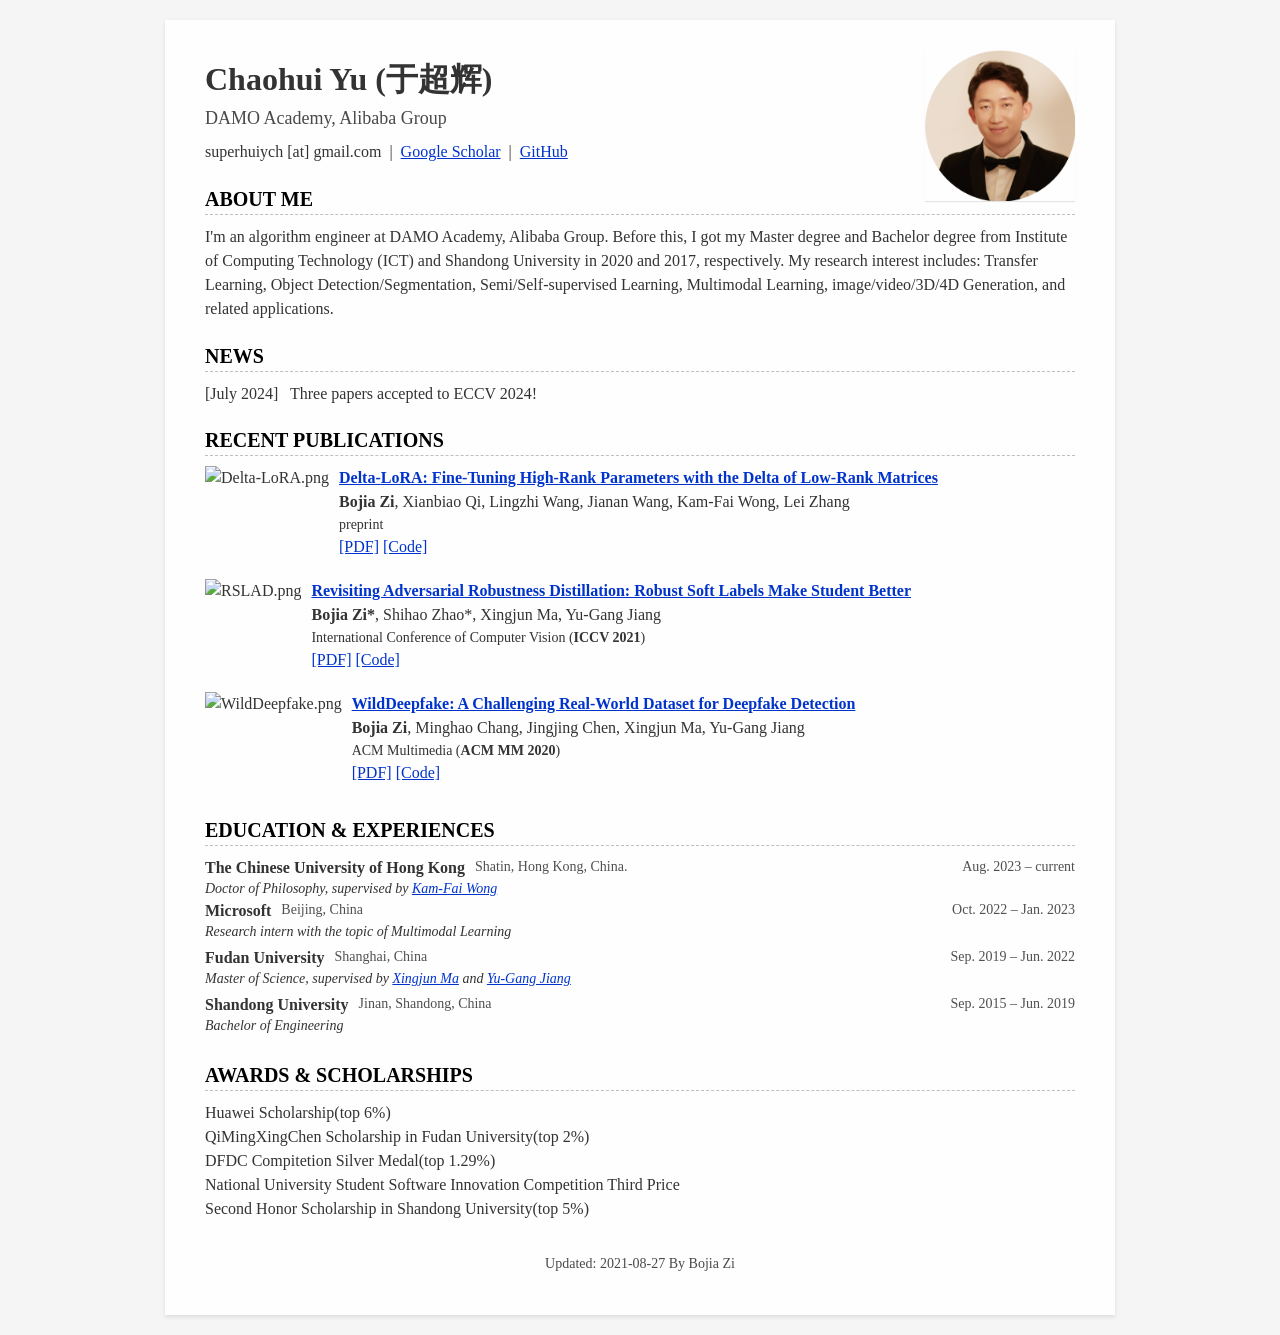
==== index_new.html @ 35e19be4 "update." ====
<!DOCTYPE html>
<html lang="en"><head><meta http-equiv="Content-Type" content="text/html; charset=UTF-8">
        
<meta http-equiv="X-UA-Compatible" content="IE=edge">
<meta name="viewport" content="width=device-width, initial-scale=1.0">
<meta name="description" content="Chaohui Yu - Homepage">


<title>Chaohui Yu - Homepage</title>


<link rel="stylesheet" href="./assets/bootstrap.min.css">
<link rel="stylesheet" href="./assets/all.min.css">
<link rel="stylesheet" href="./assets/academicons.min.css">
<link rel="stylesheet" href="./assets/charts.min.css">
<link id="theme-style" rel="stylesheet" href="./assets/main.css">

<link rel="icon" type="image/png" href="./images/me_20.png">





<!-- <script type="module" src="/assets/js/background_box.js"></script> -->
<script type="module" src="./assets/background_star.js"></script>

    <style type="text/css">.dg ul{list-style:none;margin:0;padding:0;width:100%;clear:both}.dg.ac{position:fixed;top:0;left:0;right:0;height:0;z-index:0}.dg:not(.ac) .main{overflow:hidden}.dg.main{-webkit-transition:opacity .1s linear;-o-transition:opacity .1s linear;-moz-transition:opacity .1s linear;transition:opacity .1s linear}.dg.main.taller-than-window{overflow-y:auto}.dg.main.taller-than-window .close-button{opacity:1;margin-top:-1px;border-top:1px solid #2c2c2c}.dg.main ul.closed .close-button{opacity:1 !important}.dg.main:hover .close-button,.dg.main .close-button.drag{opacity:1}.dg.main .close-button{-webkit-transition:opacity .1s linear;-o-transition:opacity .1s linear;-moz-transition:opacity .1s linear;transition:opacity .1s linear;border:0;line-height:19px;height:20px;cursor:pointer;text-align:center;background-color:#000}.dg.main .close-button.close-top{position:relative}.dg.main .close-button.close-bottom{position:absolute}.dg.main .close-button:hover{background-color:#111}.dg.a{float:right;margin-right:15px;overflow-y:visible}.dg.a.has-save>ul.close-top{margin-top:0}.dg.a.has-save>ul.close-bottom{margin-top:27px}.dg.a.has-save>ul.closed{margin-top:0}.dg.a .save-row{top:0;z-index:1002}.dg.a .save-row.close-top{position:relative}.dg.a .save-row.close-bottom{position:fixed}.dg li{-webkit-transition:height .1s ease-out;-o-transition:height .1s ease-out;-moz-transition:height .1s ease-out;transition:height .1s ease-out;-webkit-transition:overflow .1s linear;-o-transition:overflow .1s linear;-moz-transition:overflow .1s linear;transition:overflow .1s linear}.dg li:not(.folder){cursor:auto;height:27px;line-height:27px;padding:0 4px 0 5px}.dg li.folder{padding:0;border-left:4px solid rgba(0,0,0,0)}.dg li.title{cursor:pointer;margin-left:-4px}.dg .closed li:not(.title),.dg .closed ul li,.dg .closed ul li>*{height:0;overflow:hidden;border:0}.dg .cr{clear:both;padding-left:3px;height:27px;overflow:hidden}.dg .property-name{cursor:default;float:left;clear:left;width:40%;overflow:hidden;text-overflow:ellipsis}.dg .c{float:left;width:60%;position:relative}.dg .c input[type=text]{border:0;margin-top:4px;padding:3px;width:100%;float:right}.dg .has-slider input[type=text]{width:30%;margin-left:0}.dg .slider{float:left;width:66%;margin-left:-5px;margin-right:0;height:19px;margin-top:4px}.dg .slider-fg{height:100%}.dg .c input[type=checkbox]{margin-top:7px}.dg .c select{margin-top:5px}.dg .cr.function,.dg .cr.function .property-name,.dg .cr.function *,.dg .cr.boolean,.dg .cr.boolean *{cursor:pointer}.dg .cr.color{overflow:visible}.dg .selector{display:none;position:absolute;margin-left:-9px;margin-top:23px;z-index:10}.dg .c:hover .selector,.dg .selector.drag{display:block}.dg li.save-row{padding:0}.dg li.save-row .button{display:inline-block;padding:0px 6px}.dg.dialogue{background-color:#222;width:460px;padding:15px;font-size:13px;line-height:15px}#dg-new-constructor{padding:10px;color:#222;font-family:Monaco, monospace;font-size:10px;border:0;resize:none;box-shadow:inset 1px 1px 1px #888;word-wrap:break-word;margin:12px 0;display:block;width:440px;overflow-y:scroll;height:100px;position:relative}#dg-local-explain{display:none;font-size:11px;line-height:17px;border-radius:3px;background-color:#333;padding:8px;margin-top:10px}#dg-local-explain code{font-size:10px}#dat-gui-save-locally{display:none}.dg{color:#eee;font:11px 'Lucida Grande', sans-serif;text-shadow:0 -1px 0 #111}.dg.main::-webkit-scrollbar{width:5px;background:#1a1a1a}.dg.main::-webkit-scrollbar-corner{height:0;display:none}.dg.main::-webkit-scrollbar-thumb{border-radius:5px;background:#676767}.dg li:not(.folder){background:#1a1a1a;border-bottom:1px solid #2c2c2c}.dg li.save-row{line-height:25px;background:#dad5cb;border:0}.dg li.save-row select{margin-left:5px;width:108px}.dg li.save-row .button{margin-left:5px;margin-top:1px;border-radius:2px;font-size:9px;line-height:7px;padding:4px 4px 5px 4px;background:#c5bdad;color:#fff;text-shadow:0 1px 0 #b0a58f;box-shadow:0 -1px 0 #b0a58f;cursor:pointer}.dg li.save-row .button.gears{background:#c5bdad url([data-uri]) 2px 1px no-repeat;height:7px;width:8px}.dg li.save-row .button:hover{background-color:#bab19e;box-shadow:0 -1px 0 #b0a58f}.dg li.folder{border-bottom:0}.dg li.title{padding-left:16px;background:#000 url([data-uri]) 6px 10px no-repeat;cursor:pointer;border-bottom:1px solid rgba(255,255,255,0.2)}.dg .closed li.title{background-image:url([data-uri])}.dg .cr.boolean{border-left:3px solid #806787}.dg .cr.color{border-left:3px solid}.dg .cr.function{border-left:3px solid #e61d5f}.dg .cr.number{border-left:3px solid #2FA1D6}.dg .cr.number input[type=text]{color:#2FA1D6}.dg .cr.string{border-left:3px solid #1ed36f}.dg .cr.string input[type=text]{color:#1ed36f}.dg .cr.function:hover,.dg .cr.boolean:hover{background:#111}.dg .c input[type=text]{background:#303030;outline:none}.dg .c input[type=text]:hover{background:#3c3c3c}.dg .c input[type=text]:focus{background:#494949;color:#fff}.dg .c .slider{background:#303030;cursor:ew-resize}.dg .c .slider-fg{background:#2FA1D6;max-width:100%}.dg .c .slider:hover{background:#3c3c3c}.dg .c .slider:hover .slider-fg{background:#44abda}
</style><style type="text/css">.dg ul{list-style:none;margin:0;padding:0;width:100%;clear:both}.dg.ac{position:fixed;top:0;left:0;right:0;height:0;z-index:0}.dg:not(.ac) .main{overflow:hidden}.dg.main{-webkit-transition:opacity .1s linear;-o-transition:opacity .1s linear;-moz-transition:opacity .1s linear;transition:opacity .1s linear}.dg.main.taller-than-window{overflow-y:auto}.dg.main.taller-than-window .close-button{opacity:1;margin-top:-1px;border-top:1px solid #2c2c2c}.dg.main ul.closed .close-button{opacity:1 !important}.dg.main:hover .close-button,.dg.main .close-button.drag{opacity:1}.dg.main .close-button{-webkit-transition:opacity .1s linear;-o-transition:opacity .1s linear;-moz-transition:opacity .1s linear;transition:opacity .1s linear;border:0;line-height:19px;height:20px;cursor:pointer;text-align:center;background-color:#000}.dg.main .close-button.close-top{position:relative}.dg.main .close-button.close-bottom{position:absolute}.dg.main .close-button:hover{background-color:#111}.dg.a{float:right;margin-right:15px;overflow-y:visible}.dg.a.has-save>ul.close-top{margin-top:0}.dg.a.has-save>ul.close-bottom{margin-top:27px}.dg.a.has-save>ul.closed{margin-top:0}.dg.a .save-row{top:0;z-index:1002}.dg.a .save-row.close-top{position:relative}.dg.a .save-row.close-bottom{position:fixed}.dg li{-webkit-transition:height .1s ease-out;-o-transition:height .1s ease-out;-moz-transition:height .1s ease-out;transition:height .1s ease-out;-webkit-transition:overflow .1s linear;-o-transition:overflow .1s linear;-moz-transition:overflow .1s linear;transition:overflow .1s linear}.dg li:not(.folder){cursor:auto;height:27px;line-height:27px;padding:0 4px 0 5px}.dg li.folder{padding:0;border-left:4px solid rgba(0,0,0,0)}.dg li.title{cursor:pointer;margin-left:-4px}.dg .closed li:not(.title),.dg .closed ul li,.dg .closed ul li>*{height:0;overflow:hidden;border:0}.dg .cr{clear:both;padding-left:3px;height:27px;overflow:hidden}.dg .property-name{cursor:default;float:left;clear:left;width:40%;overflow:hidden;text-overflow:ellipsis}.dg .c{float:left;width:60%;position:relative}.dg .c input[type=text]{border:0;margin-top:4px;padding:3px;width:100%;float:right}.dg .has-slider input[type=text]{width:30%;margin-left:0}.dg .slider{float:left;width:66%;margin-left:-5px;margin-right:0;height:19px;margin-top:4px}.dg .slider-fg{height:100%}.dg .c input[type=checkbox]{margin-top:7px}.dg .c select{margin-top:5px}.dg .cr.function,.dg .cr.function .property-name,.dg .cr.function *,.dg .cr.boolean,.dg .cr.boolean *{cursor:pointer}.dg .cr.color{overflow:visible}.dg .selector{display:none;position:absolute;margin-left:-9px;margin-top:23px;z-index:10}.dg .c:hover .selector,.dg .selector.drag{display:block}.dg li.save-row{padding:0}.dg li.save-row .button{display:inline-block;padding:0px 6px}.dg.dialogue{background-color:#222;width:460px;padding:15px;font-size:13px;line-height:15px}#dg-new-constructor{padding:10px;color:#222;font-family:Monaco, monospace;font-size:10px;border:0;resize:none;box-shadow:inset 1px 1px 1px #888;word-wrap:break-word;margin:12px 0;display:block;width:440px;overflow-y:scroll;height:100px;position:relative}#dg-local-explain{display:none;font-size:11px;line-height:17px;border-radius:3px;background-color:#333;padding:8px;margin-top:10px}#dg-local-explain code{font-size:10px}#dat-gui-save-locally{display:none}.dg{color:#eee;font:11px 'Lucida Grande', sans-serif;text-shadow:0 -1px 0 #111}.dg.main::-webkit-scrollbar{width:5px;background:#1a1a1a}.dg.main::-webkit-scrollbar-corner{height:0;display:none}.dg.main::-webkit-scrollbar-thumb{border-radius:5px;background:#676767}.dg li:not(.folder){background:#1a1a1a;border-bottom:1px solid #2c2c2c}.dg li.save-row{line-height:25px;background:#dad5cb;border:0}.dg li.save-row select{margin-left:5px;width:108px}.dg li.save-row .button{margin-left:5px;margin-top:1px;border-radius:2px;font-size:9px;line-height:7px;padding:4px 4px 5px 4px;background:#c5bdad;color:#fff;text-shadow:0 1px 0 #b0a58f;box-shadow:0 -1px 0 #b0a58f;cursor:pointer}.dg li.save-row .button.gears{background:#c5bdad url([data-uri]) 2px 1px no-repeat;height:7px;width:8px}.dg li.save-row .button:hover{background-color:#bab19e;box-shadow:0 -1px 0 #b0a58f}.dg li.folder{border-bottom:0}.dg li.title{padding-left:16px;background:#000 url([data-uri]) 6px 10px no-repeat;cursor:pointer;border-bottom:1px solid rgba(255,255,255,0.2)}.dg .closed li.title{background-image:url([data-uri])}.dg .cr.boolean{border-left:3px solid #806787}.dg .cr.color{border-left:3px solid}.dg .cr.function{border-left:3px solid #e61d5f}.dg .cr.number{border-left:3px solid #2FA1D6}.dg .cr.number input[type=text]{color:#2FA1D6}.dg .cr.string{border-left:3px solid #1ed36f}.dg .cr.string input[type=text]{color:#1ed36f}.dg .cr.function:hover,.dg .cr.boolean:hover{background:#111}.dg .c input[type=text]{background:#303030;outline:none}.dg .c input[type=text]:hover{background:#3c3c3c}.dg .c input[type=text]:focus{background:#494949;color:#fff}.dg .c .slider{background:#303030;cursor:ew-resize}.dg .c .slider-fg{background:#2FA1D6;max-width:100%}.dg .c .slider:hover{background:#3c3c3c}.dg .c .slider:hover .slider-fg{background:#44abda}
</style><style>.crx_bdwk_down_wrap {
    top: 70%;
    left: 0;
    position: fixed;
    z-index: 99999999;
    color: #fff;
    user-select: none;
}

    .crx_bdwk_down_wrap .crx_bdwk_down_loading {
        background-color: #666;
        cursor: wait;
        width: 126px;
        text-align: center;
        padding: 16px 0;
    }

    .crx_bdwk_down_wrap .crx_bdwk_down_loading p {
            font-size: 14px;
        }

    .crx_bdwk_down_wrap .crx_bdwk_down_loading small {
            font-size: 10px;
        }

    .crx_bdwk_down_wrap .crx_bdwk_down_btn {
        width: 126px;
        height: 60px;
        display: flex;
        align-items: center;
        justify-content: center;
        cursor: pointer;
        font-size: 14px;
        background-color: #dd5a57;
        position: relative;
    }

    .crx_bdwk_down_wrap .crx_bdwk_down_types {
        display: flex;
        text-align: center;
        align-items: center;
        background-color: #666;
        font-size: 12px;
    }

    .crx_bdwk_down_wrap .crx_bdwk_down_types div {
            position: relative;
        }

    .crx_bdwk_down_wrap .crx_bdwk_down_types div:after {
                content: ' ';
                height: 12px;
                width: 1px;
                background-color: #eee;
                position: absolute;
                top: 10px;
                right: 0;
                transform: scaleX(0.5);
            }

    .crx_bdwk_down_wrap .crx_bdwk_down_types div:last-child:after {
                    display: none;
                }

    .crx_bdwk_down_wrap .crx_bdwk_down_types_check {
            flex: 1;
            color: #dd5a57;
            padding: 8px;
            cursor: pointer;
            font-weight: bold;
        }

    .crx_bdwk_down_wrap .crx_bdwk_down_types_uncheck {
            flex: 1;
            padding: 8px;
            cursor: pointer;
            color: #fff;
            font-weight: lighter;
        }
</style></head>

    <body>
        



<!-- <canvas id="bg"></canvas> -->

<div class="wrapper">

    
<section class="section intro-section">

    
    <div class="avatar-container">
        <img class="avatar" src="./images/me_20.png" alt="avatar">
    </div>
    <div class="intro-container">
        <div class="header">
            <h2 class="name">Chaohui Yu (于超辉)</h2>
            <h3 class="title">DAMO Academy, Alibaba Group</h3>
        </div>
        <div class="contact">
            
<ul class="list-unstyled contact-list">
    <li class="email">
        superhuiych [at] gmail.com
    </li>
    <li class="google-scholar">
        <a class="link" href="https://scholar.google.com/citations?hl=en&user=b1Q-k20AAAAJ" target="_blank">Google Scholar</a>
    </li>
    <li class="github">
        <a class="link" href="https://github.com/Richardych" target="_blank">GitHub</a>
    </li>
    <!-- <li class="CV">
        <a class="link" href="CV_Bojia_Zi.pdf" target="_blank">CV</a>
    </li> -->
</ul>
        </div>
    </div>

</section>
<section class="section profile-section">
    <div class="section-title">
        About Me
    </div>
    <div class="details">
    <p>I'm an algorithm engineer at DAMO Academy, Alibaba Group. Before this, I got my Master degree and Bachelor degree from Institute of Computing Technology (ICT) and Shandong University in 2020 and 2017, respectively. My research interest includes: Transfer Learning, Object Detection/Segmentation, Semi/Self-supervised Learning, Multimodal Learning, image/video/3D/4D Generation, and related applications.</p>
    </div>
<!-- <div class="details">
    <p>If you have sufficient GPU resources, feel free to contact me. I would like to collaborate with you to study some research topics.</p>
</div> -->
</section>


    

<section class="section news-section">
    <div class="section-title">
        News
    </div>
    <div class="item">
        <div class="upper-row">
            <div class="time">[July 2024] </div>
            <div class="cont">
                <p>Three papers accepted to ECCV 2024!</p>
            </div>
        </div>
    </div>
    <!-- <div class="item">
        <div class="upper-row">
            <div class="time">[Jun. 2021] </div>
            <div class="cont">
                <p>One paper accepted to ICCV2021!</p>
            </div>
        </div>
    </div> -->
</section>



<section class="section publications-section">

    <div class="section-title">
        Recent Publications
    </div>

    <div class="publication-container">
        <div class="teaser-container">
            <img class="teaser" src="./Bojia Zi Home Files/Delta-LoRA.png" alt="Delta-LoRA.png">
        </div>
        <div class="info-container">
                <p class="title">
                    <a class="title_link" href="https://arxiv.org/abs/2309.02411" target="_blank">Delta-LoRA: Fine-Tuning High-Rank Parameters with the Delta of Low-Rank Matrices</a>
                </p>
                    <div class="authors"><p><strong>Bojia Zi</strong>, Xianbiao Qi, Lingzhi Wang, Jianan Wang, Kam-Fai Wong, Lei Zhang</p></div>
                    <div class="conference"><p>preprint</p></div>
                <a class="url" href="https://arxiv.org/abs/2309.02411" target="_blank">[PDF]</a>
                <a class="url" href="https://github.com/zibojia" target="_blank">[Code]</a>
        </div>
    </div>
    <div class="publication-container">
        <div class="teaser-container">
            <img class="teaser" src="./Bojia Zi Home Files/RSLAD.png" alt="RSLAD.png">
        </div>
        <div class="info-container">
                <p class="title">
                    <a class="title_link" href="https://arxiv.org/pdf/2108.07969" target="_blank">Revisiting Adversarial Robustness Distillation: Robust Soft Labels Make Student Better</a>
                </p>
                    <div class="authors"><p><strong>Bojia Zi*</strong>, Shihao Zhao*, Xingjun Ma, Yu-Gang Jiang</p></div>
                    <div class="conference"><p>International Conference of Computer Vision (<strong>ICCV 2021</strong>)</p></div>
                <a class="url" href="https://arxiv.org/pdf/2108.07969" target="_blank">[PDF]</a>
                <a class="url" href="https://github.com/zibojia/RSLAD" target="_blank">[Code]</a>
        </div>
    </div>
    <div class="publication-container">
        <div class="teaser-container">
            <img class="teaser" src="./Bojia Zi Home Files/WildDeepfake.png" alt="WildDeepfake.png">
        </div>
        <div class="info-container">
                <p class="title">
                        <a class="title_link" href="https://arxiv.org/pdf/2101.01456" target="_blank">WildDeepfake: A Challenging Real-World Dataset for Deepfake Detection</a></p>
                    <div class="authors"><p><strong>Bojia Zi</strong>, Minghao Chang, Jingjing Chen, Xingjun Ma, Yu-Gang Jiang</p></p></div>
                    <div class="conference"><p>ACM Multimedia (<strong>ACM MM 2020</strong>)</p></div>
                <a class="url" href="https://arxiv.org/pdf/2101.01456" target="_blank">[PDF]</a>
                <a class="url" href="https://github.com/deepfakeinthewild/deepfake-in-the-wild" target="_blank">[Code]</a>
        </div>
    </div>
</section>




<section class="section experiences-section">
    <div class="section-title">
        Education &amp; Experiences
    </div>
    
    <div class="item">


    
    <div class="upper-row">
            <div class="company">
                The Chinese University of Hong Kong
            </div>
            <div class="location">Shatin, Hong Kong, China.</div>
            <div class="time">Aug. 2023 – current </div>
    </div>


     <div class="below-row">
            <div class="role">Doctor of Philosophy, supervised by <a href="https://scholar.google.com/citations?user=fyMni2cAAAAJ" target="_blank">Kam-Fai Wong</a>
     </div>
    <div class="item">
            
    <div class="upper-row">
            <div class="company">
                Microsoft
            </div>
            <div class="location">Beijing, China</div>
            <div class="time">Oct. 2022 – Jan. 2023 </div>
    </div>


     <div class="below-row">
            <div class="role">Research intern with the topic of Multimodal Learning</div>
     </div>
    <div class="item">

     <div class="upper-row">
            <div class="company">
                Fudan University
                
            </div>
            <div class="location">Shanghai, China</div>
            <div class="time">Sep. 2019 – Jun. 2022 </div>
        </div>


        <div class="below-row">
            <div class="role">Master of Science, supervised by <a href="https://scholar.google.com/citations?user=XQViiyYAAAAJ" target="_blank">Xingjun Ma</a>
            and <a href="https://scholar.google.com/citations?hl=zh-CN&user=f3_FP8AAAAAJ" target="_blank">Yu-Gang Jiang</a></div>
        </div>
 
    <div class="item">
        <div class="upper-row">
            <div class="company">
                Shandong University
            </div>
            <div class="location">Jinan, Shandong, China</div>
            <div class="time">Sep. 2015 – Jun. 2019</div>
        </div>
        <div class="below-row">
            <div class="role">Bachelor of Engineering</div>
        </div>
    </div>
</section>
<section class="section awards-section">
    <div class="section-title">
        Awards &amp; Scholarships
    </div>
    <div class="item">
       Huawei Scholarship(top 6%)
    </div>
    <div class="item">
       QiMingXingChen Scholarship in Fudan University(top 2%)
    </div>
    <div class="item">
    DFDC Compitetion Silver Medal(top 1.29%)
    </div>
    <div class="item">
    National University Student Software Innovation Competition Third Price
    </div>
    <div class="item">
    Second Honor Scholarship in Shandong University(top 5%)
    </div>
       
</section>
    <script type="text/javascript" id="clustrmaps" src="//clustrmaps.com/map_v2.js?d=AW0oDLTPrqCGyPuV2yp-JdjG1VyRzT_9rBHsvn9ExF0&cl=ffffff&w=200"></script>
</section>
<footer class="footer">
    <div class="text-center">
        <small id="copyright">
            Updated: 2021-08-27
        By Bojia Zi
        </small>
    </div>
</footer>
</body></html>
---- assets/academicons.min.css ----
.ai-ul,.fa-ul{list-style-type:none}.ai-li,.fa-li{top:.14285714em;text-align:center}.ai-fw,.ai-li,.fa-fw,.fa-li{text-align:center}.ai.fa-pull-left,.fa.fa-pull-left{margin-right:.3em}@font-face{font-family:Academicons;src:url(../fonts/academicons.eot?v=1.8.6);src:url(../fonts/academicons.eot?v=1.8.6) format('embedded-opentype'),url(../fonts/academicons.ttf?v=1.8.6) format('truetype'),url(../fonts/academicons.woff?v=1.8.6) format('woff'),url(../fonts/academicons.svg?v=1.8.6#academicons) format('svg');font-weight:400;font-style:normal}.ai{display:inline-block;font:normal normal normal 14px/1 Academicons;font-size:inherit;text-rendering:auto;-webkit-font-smoothing:antialiased;-moz-osx-font-smoothing:grayscale}.ai-lg,.fa-lg{line-height:.75em;vertical-align:-15%}.ai-academia:before{content:"\e9af"}.ai-academia-square:before{content:"\e93d"}.ai-acclaim:before{content:"\e92e"}.ai-acclaim-square:before{content:"\e93a"}.ai-acm:before{content:"\e93c"}.ai-acm-square:before{content:"\e95d"}.ai-acmdl:before{content:"\e96a"}.ai-acmdl-square:before{content:"\e9d3"}.ai-ads:before{content:"\e9cb"}.ai-ads-square:before{content:"\e94a"}.ai-arxiv:before{content:"\e974"}.ai-arxiv-square:before{content:"\e9a6"}.ai-biorxiv:before{content:"\e9a2"}.ai-biorxiv-square:before{content:"\e98b"}.ai-ceur:before{content:"\e96d"}.ai-ceur-square:before{content:"\e92f"}.ai-coursera:before{content:"\e95f"}.ai-coursera-square:before{content:"\e97f"}.ai-cv:before{content:"\e9a5"}.ai-cv-square:before{content:"\e90a"}.ai-dataverse:before{content:"\e9f7"}.ai-dataverse-square:before{content:"\e9e4"}.ai-dblp:before{content:"\e94f"}.ai-dblp-square:before{content:"\e93f"}.ai-depsy:before{content:"\e97a"}.ai-depsy-square:before{content:"\e94b"}.ai-doi:before{content:"\e97e"}.ai-doi-square:before{content:"\e98f"}.ai-dryad:before{content:"\e97c"}.ai-dryad-square:before{content:"\e98c"}.ai-figshare:before{content:"\e981"}.ai-figshare-square:before{content:"\e9e7"}.ai-google-scholar:before{content:"\e9d4"}.ai-google-scholar-square:before{content:"\e9f9"}.ai-ideas-repec:before{content:"\e9ed"}.ai-ideas-repec-square:before{content:"\e9f8"}.ai-ieee:before{content:"\e929"}.ai-ieee-square:before{content:"\e9b9"}.ai-impactstory:before{content:"\e9cf"}.ai-impactstory-square:before{content:"\e9aa"}.ai-inspire:before{content:"\e9e9"}.ai-inspire-square:before{content:"\e9fe"}.ai-lattes:before{content:"\e9b3"}.ai-lattes-square:before{content:"\e99c"}.ai-mathoverflow:before{content:"\e9f6"}.ai-mathoverflow-square:before{content:"\e97b"}.ai-mendeley:before{content:"\e9f0"}.ai-mendeley-square:before{content:"\e9f3"}.ai-open-access:before{content:"\e939"}.ai-open-access-square:before{content:"\e9f4"}.ai-orcid:before{content:"\e9d9"}.ai-orcid-square:before{content:"\e9c3"}.ai-osf:before{content:"\e9ef"}.ai-osf-square:before{content:"\e931"}.ai-overleaf:before{content:"\e914"}.ai-overleaf-square:before{content:"\e98d"}.ai-philpapers:before{content:"\e98a"}.ai-philpapers-square:before{content:"\e96f"}.ai-piazza:before{content:"\e99a"}.ai-piazza-square:before{content:"\e90c"}.ai-publons:before{content:"\e937"}.ai-publons-square:before{content:"\e94e"}.ai-pubmed:before{content:"\e99f"}.ai-pubmed-square:before{content:"\e97d"}.ai-researcherid:before{content:"\e91a"}.ai-researcherid-square:before{content:"\e95c"}.ai-researchgate:before{content:"\e95e"}.ai-researchgate-square:before{content:"\e99e"}.ai-scirate:before{content:"\e98e"}.ai-scirate-square:before{content:"\e99d"}.ai-semantic-scholar:before{content:"\e96e"}.ai-semantic-scholar-square:before{content:"\e96c"}.ai-springer:before{content:"\e928"}.ai-springer-square:before{content:"\e99b"}.ai-zotero:before{content:"\e962"}.ai-zotero-square:before{content:"\e932"}.ai-lg{font-size:1.33333333em}.ai-2x{font-size:2em}.ai-3x{font-size:3em}.ai-4x{font-size:4em}.ai-5x{font-size:5em}.ai-fw{width:1.28571429em}.ai-ul{padding-left:0;margin-left:2.14285714em}.ai-ul>li{position:relative}.ai-li{position:absolute;left:-2.14285714em;width:2.14285714em}.ai-li.fa-lg{left:-1.85714286em}.ai-border{padding:.2em .25em .15em;border:.08em solid #eee;border-radius:.1em}.ai-pull-left{float:left}.ai-pull-right{float:right}.ai.fa-pull-right{margin-left:.3em}.fa-lg{font-size:1.33333333em}.fa-2x{font-size:2em}.fa-3x{font-size:3em}.fa-4x{font-size:4em}.fa-5x{font-size:5em}.fa-fw{width:1.28571429em}.fa-ul{padding-left:0;margin-left:2.14285714em}.fa-ul>li{position:relative}.fa-li{position:absolute;left:-2.14285714em;width:2.14285714em}.fa-li.fa-lg{left:-1.85714286em}.fa-border{padding:.2em .25em .15em;border:.08em solid #eee;border-radius:.1em}.fa-pull-left{float:left}.fa-pull-right{float:right}.fa.fa-pull-right{margin-left:.3em}
---- assets/charts.min.css ----
.charts-css{--color-1:rgba(240,50,50,0.75);--color-2:rgba(255,180,50,0.75);--color-3:rgba(255,220,90,0.75);--color-4:rgba(100,210,80,0.75);--color-5:rgba(90,165,255,0.75);--color-6:rgba(170,90,240,0.75);--color-7:hsla(0,0%,70.6%,0.75);--color-8:hsla(0,0%,43.1%,0.75);--color-9:rgba(170,150,110,0.75);--color-10:rgba(130,50,20,0.75);--chart-bg-color:#f5f5f5;--heading-size:0px;--primary-axis-color:#000;--primary-axis-style:solid;--primary-axis-width:1px;--secondary-axes-color:rgba(0,0,0,0.15);--secondary-axes-style:solid;--secondary-axes-width:1px;--data-axes-color:rgba(0,0,0,0.15);--data-axes-style:solid;--data-axes-width:1px;--legend-border-color:#c8c8c8;position:relative;display:block;width:100%;height:100%;margin:0 auto;padding:0;border:0;-webkit-print-color-adjust:exact;color-adjust:exact}.charts-css,.charts-css *,.charts-css::after,.charts-css ::after,.charts-css::before,.charts-css ::before{-webkit-box-sizing:border-box;box-sizing:border-box}table.charts-css{border-collapse:collapse;border-spacing:0;empty-cells:show;overflow:initial;background-color:transparent}table.charts-css caption,table.charts-css colgroup,table.charts-css tbody,table.charts-css td,table.charts-css th,table.charts-css thead,table.charts-css tr{display:block;margin:0;padding:0;border:0;background-color:transparent}table.charts-css colgroup,table.charts-css tfoot,table.charts-css thead{display:none}ol.charts-css,ul.charts-css{list-style-type:none}ol.charts-css li,ul.charts-css li{margin:0;padding:0;border:0}.charts-css:not(.show-heading) caption{display:none}.charts-css.show-heading{--heading-size:1.5rem}.charts-css.show-heading caption{display:block;width:100%;height:var(--heading-size)}.charts-css.area tbody tr td:nth-of-type(10n+1)::before,.charts-css.bar.multiple tbody tr td:nth-of-type(10n+1),.charts-css.bar tbody tr:nth-of-type(10n+1) td,.charts-css.column.multiple tbody tr td:nth-of-type(10n+1),.charts-css.column tbody tr:nth-of-type(10n+1) td,.charts-css.line tbody tr td:nth-of-type(10n+1)::before{background:var(--color,var(--color-1))}.charts-css.area tbody tr td:nth-of-type(10n+2)::before,.charts-css.bar.multiple tbody tr td:nth-of-type(10n+2),.charts-css.bar tbody tr:nth-of-type(10n+2) td,.charts-css.column.multiple tbody tr td:nth-of-type(10n+2),.charts-css.column tbody tr:nth-of-type(10n+2) td,.charts-css.line tbody tr td:nth-of-type(10n+2)::before{background:var(--color,var(--color-2))}.charts-css.area tbody tr td:nth-of-type(10n+3)::before,.charts-css.bar.multiple tbody tr td:nth-of-type(10n+3),.charts-css.bar tbody tr:nth-of-type(10n+3) td,.charts-css.column.multiple tbody tr td:nth-of-type(10n+3),.charts-css.column tbody tr:nth-of-type(10n+3) td,.charts-css.line tbody tr td:nth-of-type(10n+3)::before{background:var(--color,var(--color-3))}.charts-css.area tbody tr td:nth-of-type(10n+4)::before,.charts-css.bar.multiple tbody tr td:nth-of-type(10n+4),.charts-css.bar tbody tr:nth-of-type(10n+4) td,.charts-css.column.multiple tbody tr td:nth-of-type(10n+4),.charts-css.column tbody tr:nth-of-type(10n+4) td,.charts-css.line tbody tr td:nth-of-type(10n+4)::before{background:var(--color,var(--color-4))}.charts-css.area tbody tr td:nth-of-type(10n+5)::before,.charts-css.bar.multiple tbody tr td:nth-of-type(10n+5),.charts-css.bar tbody tr:nth-of-type(10n+5) td,.charts-css.column.multiple tbody tr td:nth-of-type(10n+5),.charts-css.column tbody tr:nth-of-type(10n+5) td,.charts-css.line tbody tr td:nth-of-type(10n+5)::before{background:var(--color,var(--color-5))}.charts-css.area tbody tr td:nth-of-type(10n+6)::before,.charts-css.bar.multiple tbody tr td:nth-of-type(10n+6),.charts-css.bar tbody tr:nth-of-type(10n+6) td,.charts-css.column.multiple tbody tr td:nth-of-type(10n+6),.charts-css.column tbody tr:nth-of-type(10n+6) td,.charts-css.line tbody tr td:nth-of-type(10n+6)::before{background:var(--color,var(--color-6))}.charts-css.area tbody tr td:nth-of-type(10n+7)::before,.charts-css.bar.multiple tbody tr td:nth-of-type(10n+7),.charts-css.bar tbody tr:nth-of-type(10n+7) td,.charts-css.column.multiple tbody tr td:nth-of-type(10n+7),.charts-css.column tbody tr:nth-of-type(10n+7) td,.charts-css.line tbody tr td:nth-of-type(10n+7)::before{background:var(--color,var(--color-7))}.charts-css.area tbody tr td:nth-of-type(10n+8)::before,.charts-css.bar.multiple tbody tr td:nth-of-type(10n+8),.charts-css.bar tbody tr:nth-of-type(10n+8) td,.charts-css.column.multiple tbody tr td:nth-of-type(10n+8),.charts-css.column tbody tr:nth-of-type(10n+8) td,.charts-css.line tbody tr td:nth-of-type(10n+8)::before{background:var(--color,var(--color-8))}.charts-css.area tbody tr td:nth-of-type(10n+9)::before,.charts-css.bar.multiple tbody tr td:nth-of-type(10n+9),.charts-css.bar tbody tr:nth-of-type(10n+9) td,.charts-css.column.multiple tbody tr td:nth-of-type(10n+9),.charts-css.column tbody tr:nth-of-type(10n+9) td,.charts-css.line tbody tr td:nth-of-type(10n+9)::before{background:var(--color,var(--color-9))}.charts-css.area tbody tr td:nth-of-type(10n+10)::before,.charts-css.bar.multiple tbody tr td:nth-of-type(10n+10),.charts-css.bar tbody tr:nth-of-type(10n+10) td,.charts-css.column.multiple tbody tr td:nth-of-type(10n+10),.charts-css.column tbody tr:nth-of-type(10n+10) td,.charts-css.line tbody tr td:nth-of-type(10n+10)::before{background:var(--color,var(--color-10))}.charts-css.hide-data .data{opacity:0}.charts-css.show-data-on-hover .data{-webkit-transition-duration:.3s;transition-duration:.3s;opacity:0}.charts-css.show-data-on-hover tr:hover .data{-webkit-transition-duration:.3s;transition-duration:.3s;opacity:1}.charts-css.bar:not(.show-labels){--labels-size:0}.charts-css.bar:not(.show-labels) tbody tr th{display:none}.charts-css.bar.show-labels{--labels-size:80px}.charts-css.bar.show-labels tbody tr th{display:-webkit-box;display:-ms-flexbox;display:flex;-webkit-box-pack:var(--labels-align,center);-ms-flex-pack:var(--labels-align,center);justify-content:var(--labels-align,center);-webkit-box-align:center;-ms-flex-align:center;align-items:center;-webkit-box-orient:vertical;-webkit-box-direction:normal;-ms-flex-direction:column;flex-direction:column}.charts-css.bar.show-labels th.hide-label,.charts-css.bar.show-labels tr.hide-label th{display:none}.charts-css.bar.labels-align-start tbody tr th{-webkit-box-align:var(--labels-align,flex-start);-ms-flex-align:var(--labels-align,flex-start);align-items:var(--labels-align,flex-start)}.charts-css.bar.labels-align-end tbody tr th{-webkit-box-align:var(--labels-align,flex-end);-ms-flex-align:var(--labels-align,flex-end);align-items:var(--labels-align,flex-end)}.charts-css.bar.labels-align-center tbody tr th{-webkit-box-align:var(--labels-align,center);-ms-flex-align:var(--labels-align,center);align-items:var(--labels-align,center)}.charts-css.area:not(.show-labels),.charts-css.column:not(.show-labels),.charts-css.line:not(.show-labels){--labels-size:0}.charts-css.area:not(.show-labels) tbody tr th,.charts-css.column:not(.show-labels) tbody tr th,.charts-css.line:not(.show-labels) tbody tr th{display:none}.charts-css.area.show-labels,.charts-css.column.show-labels,.charts-css.line.show-labels{--labels-size:1.5rem}.charts-css.area.show-labels tbody tr th,.charts-css.column.show-labels tbody tr th,.charts-css.line.show-labels tbody tr th{display:-webkit-box;display:-ms-flexbox;display:flex;-webkit-box-pack:var(--labels-align,center);-ms-flex-pack:var(--labels-align,center);justify-content:var(--labels-align,center);-webkit-box-align:center;-ms-flex-align:center;align-items:center;-webkit-box-orient:vertical;-webkit-box-direction:normal;-ms-flex-direction:column;flex-direction:column}.charts-css.area.show-labels th.hide-label,.charts-css.area.show-labels tr.hide-label th,.charts-css.column.show-labels th.hide-label,.charts-css.column.show-labels tr.hide-label th,.charts-css.line.show-labels th.hide-label,.charts-css.line.show-labels tr.hide-label th{display:none}.charts-css.area.labels-align-start tbody tr th,.charts-css.column.labels-align-start tbody tr th,.charts-css.line.labels-align-start tbody tr th{-webkit-box-pack:var(--labels-align,flex-start);-ms-flex-pack:var(--labels-align,flex-start);justify-content:var(--labels-align,flex-start)}.charts-css.area.labels-align-end tbody tr th,.charts-css.column.labels-align-end tbody tr th,.charts-css.line.labels-align-end tbody tr th{-webkit-box-pack:var(--labels-align,flex-end);-ms-flex-pack:var(--labels-align,flex-end);justify-content:var(--labels-align,flex-end)}.charts-css.area.labels-align-center tbody tr th,.charts-css.column.labels-align-center tbody tr th,.charts-css.line.labels-align-center tbody tr th{-webkit-box-pack:var(--labels-align,center);-ms-flex-pack:var(--labels-align,center);justify-content:var(--labels-align,center)}.charts-css.area.show-primary-axis:not(.reverse) tbody tr,.charts-css.column.show-primary-axis:not(.reverse) tbody tr,.charts-css.line.show-primary-axis:not(.reverse) tbody tr{-webkit-border-after:var(--primary-axis-width) var(--primary-axis-style) var(--primary-axis-color);border-block-end:var(--primary-axis-width) var(--primary-axis-style) var(--primary-axis-color)}.charts-css.area.show-primary-axis.reverse tbody tr,.charts-css.column.show-primary-axis.reverse tbody tr,.charts-css.line.show-primary-axis.reverse tbody tr{-webkit-border-before:var(--primary-axis-width) var(--primary-axis-style) var(--primary-axis-color);border-block-start:var(--primary-axis-width) var(--primary-axis-style) var(--primary-axis-color)}.charts-css.area.show-1-secondary-axes:not(.reverse) tbody tr,.charts-css.column.show-1-secondary-axes:not(.reverse) tbody tr,.charts-css.line.show-1-secondary-axes:not(.reverse) tbody tr{background-size:100% 100%;background-image:-webkit-gradient(linear,left top,left bottom,from(var(--secondary-axes-color)),to(transparent));background-image:linear-gradient(var(--secondary-axes-color) var(--secondary-axes-width),transparent var(--secondary-axes-width))}.charts-css.area.show-1-secondary-axes.reverse tbody tr,.charts-css.column.show-1-secondary-axes.reverse tbody tr,.charts-css.line.show-1-secondary-axes.reverse tbody tr{background-size:100% 100%;background-image:-webkit-gradient(linear,left bottom,left top,from(var(--secondary-axes-color)),to(transparent));background-image:linear-gradient(0deg,var(--secondary-axes-color) var(--secondary-axes-width),transparent var(--secondary-axes-width))}.charts-css.area.show-2-secondary-axes:not(.reverse) tbody tr,.charts-css.column.show-2-secondary-axes:not(.reverse) tbody tr,.charts-css.line.show-2-secondary-axes:not(.reverse) tbody tr{background-size:100% 50%;background-image:-webkit-gradient(linear,left top,left bottom,from(var(--secondary-axes-color)),to(transparent));background-image:linear-gradient(var(--secondary-axes-color) var(--secondary-axes-width),transparent var(--secondary-axes-width))}.charts-css.area.show-2-secondary-axes.reverse tbody tr,.charts-css.column.show-2-secondary-axes.reverse tbody tr,.charts-css.line.show-2-secondary-axes.reverse tbody tr{background-size:100% 50%;background-image:-webkit-gradient(linear,left bottom,left top,from(var(--secondary-axes-color)),to(transparent));background-image:linear-gradient(0deg,var(--secondary-axes-color) var(--secondary-axes-width),transparent var(--secondary-axes-width))}.charts-css.area.show-3-secondary-axes:not(.reverse) tbody tr,.charts-css.column.show-3-secondary-axes:not(.reverse) tbody tr,.charts-css.line.show-3-secondary-axes:not(.reverse) tbody tr{background-size:100% 33.333333%;background-image:-webkit-gradient(linear,left top,left bottom,from(var(--secondary-axes-color)),to(transparent));background-image:linear-gradient(var(--secondary-axes-color) var(--secondary-axes-width),transparent var(--secondary-axes-width))}.charts-css.area.show-3-secondary-axes.reverse tbody tr,.charts-css.column.show-3-secondary-axes.reverse tbody tr,.charts-css.line.show-3-secondary-axes.reverse tbody tr{background-size:100% 33.333333%;background-image:-webkit-gradient(linear,left bottom,left top,from(var(--secondary-axes-color)),to(transparent));background-image:linear-gradient(0deg,var(--secondary-axes-color) var(--secondary-axes-width),transparent var(--secondary-axes-width))}.charts-css.area.show-4-secondary-axes:not(.reverse) tbody tr,.charts-css.column.show-4-secondary-axes:not(.reverse) tbody tr,.charts-css.line.show-4-secondary-axes:not(.reverse) tbody tr{background-size:100% 25%;background-image:-webkit-gradient(linear,left top,left bottom,from(var(--secondary-axes-color)),to(transparent));background-image:linear-gradient(var(--secondary-axes-color) var(--secondary-axes-width),transparent var(--secondary-axes-width))}.charts-css.area.show-4-secondary-axes.reverse tbody tr,.charts-css.column.show-4-secondary-axes.reverse tbody tr,.charts-css.line.show-4-secondary-axes.reverse tbody tr{background-size:100% 25%;background-image:-webkit-gradient(linear,left bottom,left top,from(var(--secondary-axes-color)),to(transparent));background-image:linear-gradient(0deg,var(--secondary-axes-color) var(--secondary-axes-width),transparent var(--secondary-axes-width))}.charts-css.area.show-5-secondary-axes:not(.reverse) tbody tr,.charts-css.column.show-5-secondary-axes:not(.reverse) tbody tr,.charts-css.line.show-5-secondary-axes:not(.reverse) tbody tr{background-size:100% 20%;background-image:-webkit-gradient(linear,left top,left bottom,from(var(--secondary-axes-color)),to(transparent));background-image:linear-gradient(var(--secondary-axes-color) var(--secondary-axes-width),transparent var(--secondary-axes-width))}.charts-css.area.show-5-secondary-axes.reverse tbody tr,.charts-css.column.show-5-secondary-axes.reverse tbody tr,.charts-css.line.show-5-secondary-axes.reverse tbody tr{background-size:100% 20%;background-image:-webkit-gradient(linear,left bottom,left top,from(var(--secondary-axes-color)),to(transparent));background-image:linear-gradient(0deg,var(--secondary-axes-color) var(--secondary-axes-width),transparent var(--secondary-axes-width))}.charts-css.area.show-6-secondary-axes:not(.reverse) tbody tr,.charts-css.column.show-6-secondary-axes:not(.reverse) tbody tr,.charts-css.line.show-6-secondary-axes:not(.reverse) tbody tr{background-size:100% 16.666667%;background-image:-webkit-gradient(linear,left top,left bottom,from(var(--secondary-axes-color)),to(transparent));background-image:linear-gradient(var(--secondary-axes-color) var(--secondary-axes-width),transparent var(--secondary-axes-width))}.charts-css.area.show-6-secondary-axes.reverse tbody tr,.charts-css.column.show-6-secondary-axes.reverse tbody tr,.charts-css.line.show-6-secondary-axes.reverse tbody tr{background-size:100% 16.666667%;background-image:-webkit-gradient(linear,left bottom,left top,from(var(--secondary-axes-color)),to(transparent));background-image:linear-gradient(0deg,var(--secondary-axes-color) var(--secondary-axes-width),transparent var(--secondary-axes-width))}.charts-css.area.show-7-secondary-axes:not(.reverse) tbody tr,.charts-css.column.show-7-secondary-axes:not(.reverse) tbody tr,.charts-css.line.show-7-secondary-axes:not(.reverse) tbody tr{background-size:100% 14.285714%;background-image:-webkit-gradient(linear,left top,left bottom,from(var(--secondary-axes-color)),to(transparent));background-image:linear-gradient(var(--secondary-axes-color) var(--secondary-axes-width),transparent var(--secondary-axes-width))}.charts-css.area.show-7-secondary-axes.reverse tbody tr,.charts-css.column.show-7-secondary-axes.reverse tbody tr,.charts-css.line.show-7-secondary-axes.reverse tbody tr{background-size:100% 14.285714%;background-image:-webkit-gradient(linear,left bottom,left top,from(var(--secondary-axes-color)),to(transparent));background-image:linear-gradient(0deg,var(--secondary-axes-color) var(--secondary-axes-width),transparent var(--secondary-axes-width))}.charts-css.area.show-8-secondary-axes:not(.reverse) tbody tr,.charts-css.column.show-8-secondary-axes:not(.reverse) tbody tr,.charts-css.line.show-8-secondary-axes:not(.reverse) tbody tr{background-size:100% 12.5%;background-image:-webkit-gradient(linear,left top,left bottom,from(var(--secondary-axes-color)),to(transparent));background-image:linear-gradient(var(--secondary-axes-color) var(--secondary-axes-width),transparent var(--secondary-axes-width))}.charts-css.area.show-8-secondary-axes.reverse tbody tr,.charts-css.column.show-8-secondary-axes.reverse tbody tr,.charts-css.line.show-8-secondary-axes.reverse tbody tr{background-size:100% 12.5%;background-image:-webkit-gradient(linear,left bottom,left top,from(var(--secondary-axes-color)),to(transparent));background-image:linear-gradient(0deg,var(--secondary-axes-color) var(--secondary-axes-width),transparent var(--secondary-axes-width))}.charts-css.area.show-9-secondary-axes:not(.reverse) tbody tr,.charts-css.column.show-9-secondary-axes:not(.reverse) tbody tr,.charts-css.line.show-9-secondary-axes:not(.reverse) tbody tr{background-size:100% 11.111111%;background-image:-webkit-gradient(linear,left top,left bottom,from(var(--secondary-axes-color)),to(transparent));background-image:linear-gradient(var(--secondary-axes-color) var(--secondary-axes-width),transparent var(--secondary-axes-width))}.charts-css.area.show-9-secondary-axes.reverse tbody tr,.charts-css.column.show-9-secondary-axes.reverse tbody tr,.charts-css.line.show-9-secondary-axes.reverse tbody tr{background-size:100% 11.111111%;background-image:-webkit-gradient(linear,left bottom,left top,from(var(--secondary-axes-color)),to(transparent));background-image:linear-gradient(0deg,var(--secondary-axes-color) var(--secondary-axes-width),transparent var(--secondary-axes-width))}.charts-css.area.show-10-secondary-axes:not(.reverse) tbody tr,.charts-css.column.show-10-secondary-axes:not(.reverse) tbody tr,.charts-css.line.show-10-secondary-axes:not(.reverse) tbody tr{background-size:100% 10%;background-image:-webkit-gradient(linear,left top,left bottom,from(var(--secondary-axes-color)),to(transparent));background-image:linear-gradient(var(--secondary-axes-color) var(--secondary-axes-width),transparent var(--secondary-axes-width))}.charts-css.area.show-10-secondary-axes.reverse tbody tr,.charts-css.column.show-10-secondary-axes.reverse tbody tr,.charts-css.line.show-10-secondary-axes.reverse tbody tr{background-size:100% 10%;background-image:-webkit-gradient(linear,left bottom,left top,from(var(--secondary-axes-color)),to(transparent));background-image:linear-gradient(0deg,var(--secondary-axes-color) var(--secondary-axes-width),transparent var(--secondary-axes-width))}.charts-css.area.show-data-axes tbody tr,.charts-css.column.show-data-axes tbody tr,.charts-css.line.show-data-axes tbody tr{-webkit-border-end:var(--data-axes-width) var(--data-axes-style) var(--data-axes-color);border-inline-end:var(--data-axes-width) var(--data-axes-style) var(--data-axes-color)}.charts-css.area.show-data-axes.reverse-data tbody tr:last-of-type,.charts-css.area.show-data-axes:not(.reverse-data) tbody tr:first-of-type,.charts-css.column.show-data-axes.reverse-data tbody tr:last-of-type,.charts-css.column.show-data-axes:not(.reverse-data) tbody tr:first-of-type,.charts-css.line.show-data-axes.reverse-data tbody tr:last-of-type,.charts-css.line.show-data-axes:not(.reverse-data) tbody tr:first-of-type{-webkit-border-start:var(--data-axes-width) var(--data-axes-style) var(--data-axes-color);border-inline-start:var(--data-axes-width) var(--data-axes-style) var(--data-axes-color)}.charts-css.area.show-dataset-axes tbody tr td,.charts-css.column.show-dataset-axes tbody tr td,.charts-css.line.show-dataset-axes tbody tr td{-webkit-border-end:var(--data-axes-width) var(--data-axes-style) var(--data-axes-color);border-inline-end:var(--data-axes-width) var(--data-axes-style) var(--data-axes-color)}.charts-css.area.show-dataset-axes.reverse-data tbody tr:last-of-type td,.charts-css.area.show-dataset-axes:not(.reverse-data) tbody tr:first-of-type td,.charts-css.column.show-dataset-axes.reverse-data tbody tr:last-of-type td,.charts-css.column.show-dataset-axes:not(.reverse-data) tbody tr:first-of-type td,.charts-css.line.show-dataset-axes.reverse-data tbody tr:last-of-type td,.charts-css.line.show-dataset-axes:not(.reverse-data) tbody tr:first-of-type td{-webkit-border-start:var(--data-axes-width) var(--data-axes-style) var(--data-axes-color);border-inline-start:var(--data-axes-width) var(--data-axes-style) var(--data-axes-color)}.charts-css.bar.show-primary-axis:not(.reverse) tbody tr{-webkit-border-start:var(--primary-axis-width) var(--primary-axis-style) var(--primary-axis-color);border-inline-start:var(--primary-axis-width) var(--primary-axis-style) var(--primary-axis-color)}.charts-css.bar.show-primary-axis.reverse tbody tr{-webkit-border-end:var(--primary-axis-width) var(--primary-axis-style) var(--primary-axis-color);border-inline-end:var(--primary-axis-width) var(--primary-axis-style) var(--primary-axis-color)}.charts-css.bar.show-1-secondary-axes:not(.reverse) tbody tr{background-size:100% 100%;background-image:-webkit-gradient(linear,right top,left top,from(var(--secondary-axes-color)),to(transparent));background-image:linear-gradient(-90deg,var(--secondary-axes-color) var(--secondary-axes-width),transparent var(--secondary-axes-width))}.charts-css.bar.show-1-secondary-axes.reverse tbody tr{background-size:100% 100%;background-image:-webkit-gradient(linear,left top,right top,from(var(--secondary-axes-color)),to(transparent));background-image:linear-gradient(90deg,var(--secondary-axes-color) var(--secondary-axes-width),transparent var(--secondary-axes-width))}.charts-css.bar.show-2-secondary-axes:not(.reverse) tbody tr{background-size:50% 100%;background-image:-webkit-gradient(linear,right top,left top,from(var(--secondary-axes-color)),to(transparent));background-image:linear-gradient(-90deg,var(--secondary-axes-color) var(--secondary-axes-width),transparent var(--secondary-axes-width))}.charts-css.bar.show-2-secondary-axes.reverse tbody tr{background-size:50% 100%;background-image:-webkit-gradient(linear,left top,right top,from(var(--secondary-axes-color)),to(transparent));background-image:linear-gradient(90deg,var(--secondary-axes-color) var(--secondary-axes-width),transparent var(--secondary-axes-width))}.charts-css.bar.show-3-secondary-axes:not(.reverse) tbody tr{background-size:33.333333% 100%;background-image:-webkit-gradient(linear,right top,left top,from(var(--secondary-axes-color)),to(transparent));background-image:linear-gradient(-90deg,var(--secondary-axes-color) var(--secondary-axes-width),transparent var(--secondary-axes-width))}.charts-css.bar.show-3-secondary-axes.reverse tbody tr{background-size:33.333333% 100%;background-image:-webkit-gradient(linear,left top,right top,from(var(--secondary-axes-color)),to(transparent));background-image:linear-gradient(90deg,var(--secondary-axes-color) var(--secondary-axes-width),transparent var(--secondary-axes-width))}.charts-css.bar.show-4-secondary-axes:not(.reverse) tbody tr{background-size:25% 100%;background-image:-webkit-gradient(linear,right top,left top,from(var(--secondary-axes-color)),to(transparent));background-image:linear-gradient(-90deg,var(--secondary-axes-color) var(--secondary-axes-width),transparent var(--secondary-axes-width))}.charts-css.bar.show-4-secondary-axes.reverse tbody tr{background-size:25% 100%;background-image:-webkit-gradient(linear,left top,right top,from(var(--secondary-axes-color)),to(transparent));background-image:linear-gradient(90deg,var(--secondary-axes-color) var(--secondary-axes-width),transparent var(--secondary-axes-width))}.charts-css.bar.show-5-secondary-axes:not(.reverse) tbody tr{background-size:20% 100%;background-image:-webkit-gradient(linear,right top,left top,from(var(--secondary-axes-color)),to(transparent));background-image:linear-gradient(-90deg,var(--secondary-axes-color) var(--secondary-axes-width),transparent var(--secondary-axes-width))}.charts-css.bar.show-5-secondary-axes.reverse tbody tr{background-size:20% 100%;background-image:-webkit-gradient(linear,left top,right top,from(var(--secondary-axes-color)),to(transparent));background-image:linear-gradient(90deg,var(--secondary-axes-color) var(--secondary-axes-width),transparent var(--secondary-axes-width))}.charts-css.bar.show-6-secondary-axes:not(.reverse) tbody tr{background-size:16.666667% 100%;background-image:-webkit-gradient(linear,right top,left top,from(var(--secondary-axes-color)),to(transparent));background-image:linear-gradient(-90deg,var(--secondary-axes-color) var(--secondary-axes-width),transparent var(--secondary-axes-width))}.charts-css.bar.show-6-secondary-axes.reverse tbody tr{background-size:16.666667% 100%;background-image:-webkit-gradient(linear,left top,right top,from(var(--secondary-axes-color)),to(transparent));background-image:linear-gradient(90deg,var(--secondary-axes-color) var(--secondary-axes-width),transparent var(--secondary-axes-width))}.charts-css.bar.show-7-secondary-axes:not(.reverse) tbody tr{background-size:14.285714% 100%;background-image:-webkit-gradient(linear,right top,left top,from(var(--secondary-axes-color)),to(transparent));background-image:linear-gradient(-90deg,var(--secondary-axes-color) var(--secondary-axes-width),transparent var(--secondary-axes-width))}.charts-css.bar.show-7-secondary-axes.reverse tbody tr{background-size:14.285714% 100%;background-image:-webkit-gradient(linear,left top,right top,from(var(--secondary-axes-color)),to(transparent));background-image:linear-gradient(90deg,var(--secondary-axes-color) var(--secondary-axes-width),transparent var(--secondary-axes-width))}.charts-css.bar.show-8-secondary-axes:not(.reverse) tbody tr{background-size:12.5% 100%;background-image:-webkit-gradient(linear,right top,left top,from(var(--secondary-axes-color)),to(transparent));background-image:linear-gradient(-90deg,var(--secondary-axes-color) var(--secondary-axes-width),transparent var(--secondary-axes-width))}.charts-css.bar.show-8-secondary-axes.reverse tbody tr{background-size:12.5% 100%;background-image:-webkit-gradient(linear,left top,right top,from(var(--secondary-axes-color)),to(transparent));background-image:linear-gradient(90deg,var(--secondary-axes-color) var(--secondary-axes-width),transparent var(--secondary-axes-width))}.charts-css.bar.show-9-secondary-axes:not(.reverse) tbody tr{background-size:11.111111% 100%;background-image:-webkit-gradient(linear,right top,left top,from(var(--secondary-axes-color)),to(transparent));background-image:linear-gradient(-90deg,var(--secondary-axes-color) var(--secondary-axes-width),transparent var(--secondary-axes-width))}.charts-css.bar.show-9-secondary-axes.reverse tbody tr{background-size:11.111111% 100%;background-image:-webkit-gradient(linear,left top,right top,from(var(--secondary-axes-color)),to(transparent));background-image:linear-gradient(90deg,var(--secondary-axes-color) var(--secondary-axes-width),transparent var(--secondary-axes-width))}.charts-css.bar.show-10-secondary-axes:not(.reverse) tbody tr{background-size:10% 100%;background-image:-webkit-gradient(linear,right top,left top,from(var(--secondary-axes-color)),to(transparent));background-image:linear-gradient(-90deg,var(--secondary-axes-color) var(--secondary-axes-width),transparent var(--secondary-axes-width))}.charts-css.bar.show-10-secondary-axes.reverse tbody tr{background-size:10% 100%;background-image:-webkit-gradient(linear,left top,right top,from(var(--secondary-axes-color)),to(transparent));background-image:linear-gradient(90deg,var(--secondary-axes-color) var(--secondary-axes-width),transparent var(--secondary-axes-width))}.charts-css.bar.show-data-axes tbody tr{-webkit-border-after:var(--data-axes-width) var(--data-axes-style) var(--data-axes-color);border-block-end:var(--data-axes-width) var(--data-axes-style) var(--data-axes-color)}.charts-css.bar.show-data-axes.reverse-data tbody tr:last-of-type,.charts-css.bar.show-data-axes:not(.reverse-data) tbody tr:first-of-type{-webkit-border-before:var(--data-axes-width) var(--data-axes-style) var(--data-axes-color);border-block-start:var(--data-axes-width) var(--data-axes-style) var(--data-axes-color)}.charts-css.bar.show-dataset-axes tbody tr td{-webkit-border-after:var(--data-axes-width) var(--data-axes-style) var(--data-axes-color);border-block-end:var(--data-axes-width) var(--data-axes-style) var(--data-axes-color)}.charts-css.bar.show-dataset-axes.reverse-data tbody tr:last-of-type td,.charts-css.bar.show-dataset-axes:not(.reverse-data) tbody tr:first-of-type td{-webkit-border-before:var(--data-axes-width) var(--data-axes-style) var(--data-axes-color);border-block-start:var(--data-axes-width) var(--data-axes-style) var(--data-axes-color)}.charts-css.legend{padding:1rem;border:1px solid var(--legend-border-color);list-style:none;font-size:1rem}.charts-css.legend li{line-height:2;display:-webkit-box;display:-ms-flexbox;display:flex;-webkit-box-align:center;-ms-flex-align:center;align-items:center}.charts-css.legend li::before{content:"";display:inline-block;vertical-align:middle;-webkit-margin-end:.5rem;margin-inline-end:.5rem;border-width:2px;border-style:solid}.charts-css.legend li:first-child::before{background-color:var(--color-1,transparent);border-color:var(--border-color-1,var(--border-color,#000))}.charts-css.legend li:nth-child(2)::before{background-color:var(--color-2,transparent);border-color:var(--border-color-2,var(--border-color,#000))}.charts-css.legend li:nth-child(3)::before{background-color:var(--color-3,transparent);border-color:var(--border-color-3,var(--border-color,#000))}.charts-css.legend li:nth-child(4)::before{background-color:var(--color-4,transparent);border-color:var(--border-color-4,var(--border-color,#000))}.charts-css.legend li:nth-child(5)::before{background-color:var(--color-5,transparent);border-color:var(--border-color-5,var(--border-color,#000))}.charts-css.legend li:nth-child(6)::before{background-color:var(--color-6,transparent);border-color:var(--border-color-6,var(--border-color,#000))}.charts-css.legend li:nth-child(7)::before{background-color:var(--color-7,transparent);border-color:var(--border-color-7,var(--border-color,#000))}.charts-css.legend li:nth-child(8)::before{background-color:var(--color-8,transparent);border-color:var(--border-color-8,var(--border-color,#000))}.charts-css.legend li:nth-child(9)::before{background-color:var(--color-9,transparent);border-color:var(--border-color-9,var(--border-color,#000))}.charts-css.legend li:nth-child(10)::before{background-color:var(--color-10,transparent);border-color:var(--border-color-10,var(--border-color,#000))}.charts-css:not(.legend-inline){-webkit-box-orient:vertical;-ms-flex-direction:column;flex-direction:column;-ms-flex-wrap:nowrap;flex-wrap:nowrap}.charts-css.legend-inline,.charts-css:not(.legend-inline){display:-webkit-box;display:-ms-flexbox;display:flex;-webkit-box-direction:normal}.charts-css.legend-inline{-webkit-box-orient:horizontal;-ms-flex-direction:row;flex-direction:row;-ms-flex-wrap:wrap;flex-wrap:wrap}.charts-css.legend-inline li{-webkit-margin-end:1rem;margin-inline-end:1rem}.charts-css.legend-circle li::before{width:1rem;height:1rem;border-radius:50%}.charts-css.legend-ellipse li::before{width:2rem;height:1rem;border-radius:50%}.charts-css.legend-rhombus li::before,.charts-css.legend-square li::before{width:1rem;height:1rem;border-radius:3px}.charts-css.legend-rhombus li::before{-webkit-transform:rotate(45deg) scale(.85);transform:rotate(45deg) scale(.85)}.charts-css.legend-rectangle li::before{width:2rem;height:1rem;border-radius:3px}.charts-css.legend-line li::before{width:2rem;height:3px;border-radius:2px;-webkit-box-sizing:content-box;box-sizing:content-box}.charts-css .tooltip{position:absolute;z-index:1;bottom:50%;left:50%;-webkit-transform:translateX(-50%);transform:translateX(-50%);width:-webkit-max-content;width:-moz-max-content;width:max-content;padding:5px 10px;border-radius:6px;visibility:hidden;opacity:0;-webkit-transition:opacity .3s;transition:opacity .3s;background-color:#555;color:#fff;text-align:center;font-size:.9rem}.charts-css .tooltip::after{content:"";position:absolute;top:100%;left:50%;margin-left:-5px;border:5px solid transparent;border-top-color:#555}.charts-css td:hover .tooltip{visibility:visible;opacity:1}.charts-css.bar tbody{-webkit-box-pack:justify;-ms-flex-pack:justify;justify-content:space-between;-webkit-box-align:stretch;-ms-flex-align:stretch;align-items:stretch;width:100%;height:calc(100% - var(--heading-size))}.charts-css.bar tbody,.charts-css.bar tbody tr{display:-webkit-box;display:-ms-flexbox;display:flex}.charts-css.bar tbody tr{position:relative;-webkit-box-flex:1;-ms-flex-positive:1;flex-grow:1;-ms-flex-negative:1;flex-shrink:1;-ms-flex-preferred-size:0;flex-basis:0;overflow-wrap:anywhere;-webkit-box-pack:start;-ms-flex-pack:start;justify-content:flex-start}.charts-css.bar tbody tr th{position:absolute;top:0;bottom:0}.charts-css.bar tbody tr td{display:-webkit-box;display:-ms-flexbox;display:flex;-webkit-box-align:center;-ms-flex-align:center;align-items:center;width:calc(100%*var(--size, 1));height:100%;position:relative}.charts-css.bar:not(.reverse) tbody tr{-webkit-box-align:start;-ms-flex-align:start;align-items:flex-start;-webkit-margin-start:var(--labels-size);margin-inline-start:var(--labels-size)}.charts-css.bar:not(.reverse) tbody tr th{left:calc(var(--labels-size)*-1 - var(--primary-axis-width));width:var(--labels-size)}.charts-css.bar:not(.reverse) tbody tr td{-webkit-box-pack:end;-ms-flex-pack:end;justify-content:flex-end}.charts-css.bar.reverse tbody tr{-webkit-box-align:end;-ms-flex-align:end;align-items:flex-end;-webkit-margin-end:var(--labels-size);margin-inline-end:var(--labels-size)}.charts-css.bar.reverse tbody tr th{right:calc(var(--labels-size)*-1 - var(--primary-axis-width));width:var(--labels-size)}.charts-css.bar.reverse tbody tr td{-webkit-box-pack:start;-ms-flex-pack:start;justify-content:flex-start}.charts-css.bar:not(.stacked) tbody tr td{-webkit-box-flex:1;-ms-flex-positive:1;flex-grow:1;-ms-flex-negative:1;flex-shrink:1;-ms-flex-preferred-size:0;flex-basis:0}.charts-css.bar.stacked tbody tr td{-webkit-box-flex:unset;-ms-flex-positive:unset;flex-grow:unset;-ms-flex-negative:unset;flex-shrink:unset;-ms-flex-preferred-size:unset;flex-basis:unset}.charts-css.bar.stacked.reverse-datasets tbody tr{-webkit-box-pack:end;-ms-flex-pack:end;justify-content:flex-end}.charts-css.bar:not(.reverse-data) tbody{-webkit-box-orient:vertical;-webkit-box-direction:normal;-ms-flex-direction:column;flex-direction:column}.charts-css.bar.reverse-data tbody{-webkit-box-orient:vertical;-webkit-box-direction:reverse;-ms-flex-direction:column-reverse;flex-direction:column-reverse}.charts-css.bar:not(.reverse-datasets):not(.stacked) tbody tr{-webkit-box-orient:vertical;-webkit-box-direction:normal;-ms-flex-direction:column;flex-direction:column}.charts-css.bar:not(.reverse-datasets).stacked:not(.reverse) tbody tr{-webkit-box-orient:horizontal;-webkit-box-direction:normal;-ms-flex-direction:row;flex-direction:row}.charts-css.bar:not(.reverse-datasets).stacked.reverse tbody tr{-webkit-box-orient:horizontal;-webkit-box-direction:reverse;-ms-flex-direction:row-reverse;flex-direction:row-reverse}.charts-css.bar.reverse-datasets:not(.stacked) tbody tr{-webkit-box-orient:vertical;-webkit-box-direction:reverse;-ms-flex-direction:column-reverse;flex-direction:column-reverse}.charts-css.bar.reverse-datasets.stacked:not(.reverse) tbody tr{-webkit-box-orient:horizontal;-webkit-box-direction:reverse;-ms-flex-direction:row-reverse;flex-direction:row-reverse}.charts-css.bar.reverse-datasets.stacked.reverse tbody tr{-webkit-box-orient:horizontal;-webkit-box-direction:normal;-ms-flex-direction:row;flex-direction:row}.charts-css.bar.data-spacing-1 tbody tr{-webkit-padding-before:1px;padding-block-start:1px;-webkit-padding-after:1px;padding-block-end:1px}.charts-css.bar.data-spacing-2 tbody tr{-webkit-padding-before:2px;padding-block-start:2px;-webkit-padding-after:2px;padding-block-end:2px}.charts-css.bar.data-spacing-3 tbody tr{-webkit-padding-before:3px;padding-block-start:3px;-webkit-padding-after:3px;padding-block-end:3px}.charts-css.bar.data-spacing-4 tbody tr{-webkit-padding-before:4px;padding-block-start:4px;-webkit-padding-after:4px;padding-block-end:4px}.charts-css.bar.data-spacing-5 tbody tr{-webkit-padding-before:5px;padding-block-start:5px;-webkit-padding-after:5px;padding-block-end:5px}.charts-css.bar.data-spacing-6 tbody tr{-webkit-padding-before:6px;padding-block-start:6px;-webkit-padding-after:6px;padding-block-end:6px}.charts-css.bar.data-spacing-7 tbody tr{-webkit-padding-before:7px;padding-block-start:7px;-webkit-padding-after:7px;padding-block-end:7px}.charts-css.bar.data-spacing-8 tbody tr{-webkit-padding-before:8px;padding-block-start:8px;-webkit-padding-after:8px;padding-block-end:8px}.charts-css.bar.data-spacing-9 tbody tr{-webkit-padding-before:9px;padding-block-start:9px;-webkit-padding-after:9px;padding-block-end:9px}.charts-css.bar.data-spacing-10 tbody tr{-webkit-padding-before:10px;padding-block-start:10px;-webkit-padding-after:10px;padding-block-end:10px}.charts-css.bar.data-spacing-11 tbody tr{-webkit-padding-before:11px;padding-block-start:11px;-webkit-padding-after:11px;padding-block-end:11px}.charts-css.bar.data-spacing-12 tbody tr{-webkit-padding-before:12px;padding-block-start:12px;-webkit-padding-after:12px;padding-block-end:12px}.charts-css.bar.data-spacing-13 tbody tr{-webkit-padding-before:13px;padding-block-start:13px;-webkit-padding-after:13px;padding-block-end:13px}.charts-css.bar.data-spacing-14 tbody tr{-webkit-padding-before:14px;padding-block-start:14px;-webkit-padding-after:14px;padding-block-end:14px}.charts-css.bar.data-spacing-15 tbody tr{-webkit-padding-before:15px;padding-block-start:15px;-webkit-padding-after:15px;padding-block-end:15px}.charts-css.bar.data-spacing-16 tbody tr{-webkit-padding-before:16px;padding-block-start:16px;-webkit-padding-after:16px;padding-block-end:16px}.charts-css.bar.data-spacing-17 tbody tr{-webkit-padding-before:17px;padding-block-start:17px;-webkit-padding-after:17px;padding-block-end:17px}.charts-css.bar.data-spacing-18 tbody tr{-webkit-padding-before:18px;padding-block-start:18px;-webkit-padding-after:18px;padding-block-end:18px}.charts-css.bar.data-spacing-19 tbody tr{-webkit-padding-before:19px;padding-block-start:19px;-webkit-padding-after:19px;padding-block-end:19px}.charts-css.bar.data-spacing-20 tbody tr{-webkit-padding-before:20px;padding-block-start:20px;-webkit-padding-after:20px;padding-block-end:20px}.charts-css.bar.datasets-spacing-1 tbody tr td{-webkit-margin-before:1px;margin-block-start:1px;-webkit-margin-after:1px;margin-block-end:1px}.charts-css.bar.datasets-spacing-2 tbody tr td{-webkit-margin-before:2px;margin-block-start:2px;-webkit-margin-after:2px;margin-block-end:2px}.charts-css.bar.datasets-spacing-3 tbody tr td{-webkit-margin-before:3px;margin-block-start:3px;-webkit-margin-after:3px;margin-block-end:3px}.charts-css.bar.datasets-spacing-4 tbody tr td{-webkit-margin-before:4px;margin-block-start:4px;-webkit-margin-after:4px;margin-block-end:4px}.charts-css.bar.datasets-spacing-5 tbody tr td{-webkit-margin-before:5px;margin-block-start:5px;-webkit-margin-after:5px;margin-block-end:5px}.charts-css.bar.datasets-spacing-6 tbody tr td{-webkit-margin-before:6px;margin-block-start:6px;-webkit-margin-after:6px;margin-block-end:6px}.charts-css.bar.datasets-spacing-7 tbody tr td{-webkit-margin-before:7px;margin-block-start:7px;-webkit-margin-after:7px;margin-block-end:7px}.charts-css.bar.datasets-spacing-8 tbody tr td{-webkit-margin-before:8px;margin-block-start:8px;-webkit-margin-after:8px;margin-block-end:8px}.charts-css.bar.datasets-spacing-9 tbody tr td{-webkit-margin-before:9px;margin-block-start:9px;-webkit-margin-after:9px;margin-block-end:9px}.charts-css.bar.datasets-spacing-10 tbody tr td{-webkit-margin-before:10px;margin-block-start:10px;-webkit-margin-after:10px;margin-block-end:10px}.charts-css.bar.datasets-spacing-11 tbody tr td{-webkit-margin-before:11px;margin-block-start:11px;-webkit-margin-after:11px;margin-block-end:11px}.charts-css.bar.datasets-spacing-12 tbody tr td{-webkit-margin-before:12px;margin-block-start:12px;-webkit-margin-after:12px;margin-block-end:12px}.charts-css.bar.datasets-spacing-13 tbody tr td{-webkit-margin-before:13px;margin-block-start:13px;-webkit-margin-after:13px;margin-block-end:13px}.charts-css.bar.datasets-spacing-14 tbody tr td{-webkit-margin-before:14px;margin-block-start:14px;-webkit-margin-after:14px;margin-block-end:14px}.charts-css.bar.datasets-spacing-15 tbody tr td{-webkit-margin-before:15px;margin-block-start:15px;-webkit-margin-after:15px;margin-block-end:15px}.charts-css.bar.datasets-spacing-16 tbody tr td{-webkit-margin-before:16px;margin-block-start:16px;-webkit-margin-after:16px;margin-block-end:16px}.charts-css.bar.datasets-spacing-17 tbody tr td{-webkit-margin-before:17px;margin-block-start:17px;-webkit-margin-after:17px;margin-block-end:17px}.charts-css.bar.datasets-spacing-18 tbody tr td{-webkit-margin-before:18px;margin-block-start:18px;-webkit-margin-after:18px;margin-block-end:18px}.charts-css.bar.datasets-spacing-19 tbody tr td{-webkit-margin-before:19px;margin-block-start:19px;-webkit-margin-after:19px;margin-block-end:19px}.charts-css.bar.datasets-spacing-20 tbody tr td{-webkit-margin-before:20px;margin-block-start:20px;-webkit-margin-after:20px;margin-block-end:20px}.charts-css.column tbody{display:-webkit-box;display:-ms-flexbox;display:flex;-webkit-box-pack:justify;-ms-flex-pack:justify;justify-content:space-between;-webkit-box-align:stretch;-ms-flex-align:stretch;align-items:stretch;width:100%;height:calc(100% - var(--heading-size))}.charts-css.column tbody tr{position:relative;-webkit-box-flex:1;-ms-flex-positive:1;flex-grow:1;-ms-flex-negative:1;flex-shrink:1;-ms-flex-preferred-size:0;flex-basis:0;overflow-wrap:anywhere;display:-webkit-box;display:-ms-flexbox;display:flex;-webkit-box-pack:start;-ms-flex-pack:start;justify-content:flex-start}.charts-css.column tbody tr th{position:absolute;right:0;left:0}.charts-css.column tbody tr td{display:-webkit-box;display:-ms-flexbox;display:flex;-webkit-box-pack:center;-ms-flex-pack:center;justify-content:center;width:100%;height:calc(100%*var(--size, 1));position:relative}.charts-css.column:not(.reverse) tbody tr{-webkit-box-align:end;-ms-flex-align:end;align-items:flex-end;-webkit-margin-after:var(--labels-size);margin-block-end:var(--labels-size)}.charts-css.column:not(.reverse) tbody tr th{bottom:calc(var(--labels-size)*-1 - var(--primary-axis-width));height:var(--labels-size)}.charts-css.column.reverse tbody tr,.charts-css.column:not(.reverse) tbody tr td{-webkit-box-align:start;-ms-flex-align:start;align-items:flex-start}.charts-css.column.reverse tbody tr{-webkit-margin-before:var(--labels-size);margin-block-start:var(--labels-size)}.charts-css.column.reverse tbody tr th{top:calc(var(--labels-size)*-1 - var(--primary-axis-width));height:var(--labels-size)}.charts-css.column.reverse tbody tr td{-webkit-box-align:end;-ms-flex-align:end;align-items:flex-end}.charts-css.column:not(.stacked) tbody tr td{-webkit-box-flex:1;-ms-flex-positive:1;flex-grow:1;-ms-flex-negative:1;flex-shrink:1;-ms-flex-preferred-size:0;flex-basis:0}.charts-css.column.stacked tbody tr td{-webkit-box-flex:unset;-ms-flex-positive:unset;flex-grow:unset;-ms-flex-negative:unset;flex-shrink:unset;-ms-flex-preferred-size:unset;flex-basis:unset}.charts-css.column.stacked.reverse-datasets tbody tr{-webkit-box-pack:end;-ms-flex-pack:end;justify-content:flex-end}.charts-css.column:not(.reverse-data) tbody{-webkit-box-orient:horizontal;-webkit-box-direction:normal;-ms-flex-direction:row;flex-direction:row}.charts-css.column.reverse-data tbody{-webkit-box-orient:horizontal;-webkit-box-direction:reverse;-ms-flex-direction:row-reverse;flex-direction:row-reverse}.charts-css.column:not(.reverse-datasets):not(.stacked) tbody tr{-webkit-box-orient:horizontal;-webkit-box-direction:normal;-ms-flex-direction:row;flex-direction:row}.charts-css.column:not(.reverse-datasets).stacked:not(.reverse) tbody tr{-webkit-box-orient:vertical;-webkit-box-direction:reverse;-ms-flex-direction:column-reverse;flex-direction:column-reverse}.charts-css.column:not(.reverse-datasets).stacked.reverse tbody tr{-webkit-box-orient:vertical;-webkit-box-direction:normal;-ms-flex-direction:column;flex-direction:column}.charts-css.column.reverse-datasets:not(.stacked) tbody tr{-webkit-box-orient:horizontal;-webkit-box-direction:reverse;-ms-flex-direction:row-reverse;flex-direction:row-reverse}.charts-css.column.reverse-datasets.stacked:not(.reverse) tbody tr{-webkit-box-orient:vertical;-webkit-box-direction:normal;-ms-flex-direction:column;flex-direction:column}.charts-css.column.reverse-datasets.stacked.reverse tbody tr{-webkit-box-orient:vertical;-webkit-box-direction:reverse;-ms-flex-direction:column-reverse;flex-direction:column-reverse}.charts-css.column.data-spacing-1 tbody tr{-webkit-padding-start:1px;padding-inline-start:1px;-webkit-padding-end:1px;padding-inline-end:1px}.charts-css.column.data-spacing-2 tbody tr{-webkit-padding-start:2px;padding-inline-start:2px;-webkit-padding-end:2px;padding-inline-end:2px}.charts-css.column.data-spacing-3 tbody tr{-webkit-padding-start:3px;padding-inline-start:3px;-webkit-padding-end:3px;padding-inline-end:3px}.charts-css.column.data-spacing-4 tbody tr{-webkit-padding-start:4px;padding-inline-start:4px;-webkit-padding-end:4px;padding-inline-end:4px}.charts-css.column.data-spacing-5 tbody tr{-webkit-padding-start:5px;padding-inline-start:5px;-webkit-padding-end:5px;padding-inline-end:5px}.charts-css.column.data-spacing-6 tbody tr{-webkit-padding-start:6px;padding-inline-start:6px;-webkit-padding-end:6px;padding-inline-end:6px}.charts-css.column.data-spacing-7 tbody tr{-webkit-padding-start:7px;padding-inline-start:7px;-webkit-padding-end:7px;padding-inline-end:7px}.charts-css.column.data-spacing-8 tbody tr{-webkit-padding-start:8px;padding-inline-start:8px;-webkit-padding-end:8px;padding-inline-end:8px}.charts-css.column.data-spacing-9 tbody tr{-webkit-padding-start:9px;padding-inline-start:9px;-webkit-padding-end:9px;padding-inline-end:9px}.charts-css.column.data-spacing-10 tbody tr{-webkit-padding-start:10px;padding-inline-start:10px;-webkit-padding-end:10px;padding-inline-end:10px}.charts-css.column.data-spacing-11 tbody tr{-webkit-padding-start:11px;padding-inline-start:11px;-webkit-padding-end:11px;padding-inline-end:11px}.charts-css.column.data-spacing-12 tbody tr{-webkit-padding-start:12px;padding-inline-start:12px;-webkit-padding-end:12px;padding-inline-end:12px}.charts-css.column.data-spacing-13 tbody tr{-webkit-padding-start:13px;padding-inline-start:13px;-webkit-padding-end:13px;padding-inline-end:13px}.charts-css.column.data-spacing-14 tbody tr{-webkit-padding-start:14px;padding-inline-start:14px;-webkit-padding-end:14px;padding-inline-end:14px}.charts-css.column.data-spacing-15 tbody tr{-webkit-padding-start:15px;padding-inline-start:15px;-webkit-padding-end:15px;padding-inline-end:15px}.charts-css.column.data-spacing-16 tbody tr{-webkit-padding-start:16px;padding-inline-start:16px;-webkit-padding-end:16px;padding-inline-end:16px}.charts-css.column.data-spacing-17 tbody tr{-webkit-padding-start:17px;padding-inline-start:17px;-webkit-padding-end:17px;padding-inline-end:17px}.charts-css.column.data-spacing-18 tbody tr{-webkit-padding-start:18px;padding-inline-start:18px;-webkit-padding-end:18px;padding-inline-end:18px}.charts-css.column.data-spacing-19 tbody tr{-webkit-padding-start:19px;padding-inline-start:19px;-webkit-padding-end:19px;padding-inline-end:19px}.charts-css.column.data-spacing-20 tbody tr{-webkit-padding-start:20px;padding-inline-start:20px;-webkit-padding-end:20px;padding-inline-end:20px}.charts-css.column.datasets-spacing-1 tbody tr td{-webkit-margin-start:1px;margin-inline-start:1px;-webkit-margin-end:1px;margin-inline-end:1px}.charts-css.column.datasets-spacing-2 tbody tr td{-webkit-margin-start:2px;margin-inline-start:2px;-webkit-margin-end:2px;margin-inline-end:2px}.charts-css.column.datasets-spacing-3 tbody tr td{-webkit-margin-start:3px;margin-inline-start:3px;-webkit-margin-end:3px;margin-inline-end:3px}.charts-css.column.datasets-spacing-4 tbody tr td{-webkit-margin-start:4px;margin-inline-start:4px;-webkit-margin-end:4px;margin-inline-end:4px}.charts-css.column.datasets-spacing-5 tbody tr td{-webkit-margin-start:5px;margin-inline-start:5px;-webkit-margin-end:5px;margin-inline-end:5px}.charts-css.column.datasets-spacing-6 tbody tr td{-webkit-margin-start:6px;margin-inline-start:6px;-webkit-margin-end:6px;margin-inline-end:6px}.charts-css.column.datasets-spacing-7 tbody tr td{-webkit-margin-start:7px;margin-inline-start:7px;-webkit-margin-end:7px;margin-inline-end:7px}.charts-css.column.datasets-spacing-8 tbody tr td{-webkit-margin-start:8px;margin-inline-start:8px;-webkit-margin-end:8px;margin-inline-end:8px}.charts-css.column.datasets-spacing-9 tbody tr td{-webkit-margin-start:9px;margin-inline-start:9px;-webkit-margin-end:9px;margin-inline-end:9px}.charts-css.column.datasets-spacing-10 tbody tr td{-webkit-margin-start:10px;margin-inline-start:10px;-webkit-margin-end:10px;margin-inline-end:10px}.charts-css.column.datasets-spacing-11 tbody tr td{-webkit-margin-start:11px;margin-inline-start:11px;-webkit-margin-end:11px;margin-inline-end:11px}.charts-css.column.datasets-spacing-12 tbody tr td{-webkit-margin-start:12px;margin-inline-start:12px;-webkit-margin-end:12px;margin-inline-end:12px}.charts-css.column.datasets-spacing-13 tbody tr td{-webkit-margin-start:13px;margin-inline-start:13px;-webkit-margin-end:13px;margin-inline-end:13px}.charts-css.column.datasets-spacing-14 tbody tr td{-webkit-margin-start:14px;margin-inline-start:14px;-webkit-margin-end:14px;margin-inline-end:14px}.charts-css.column.datasets-spacing-15 tbody tr td{-webkit-margin-start:15px;margin-inline-start:15px;-webkit-margin-end:15px;margin-inline-end:15px}.charts-css.column.datasets-spacing-16 tbody tr td{-webkit-margin-start:16px;margin-inline-start:16px;-webkit-margin-end:16px;margin-inline-end:16px}.charts-css.column.datasets-spacing-17 tbody tr td{-webkit-margin-start:17px;margin-inline-start:17px;-webkit-margin-end:17px;margin-inline-end:17px}.charts-css.column.datasets-spacing-18 tbody tr td{-webkit-margin-start:18px;margin-inline-start:18px;-webkit-margin-end:18px;margin-inline-end:18px}.charts-css.column.datasets-spacing-19 tbody tr td{-webkit-margin-start:19px;margin-inline-start:19px;-webkit-margin-end:19px;margin-inline-end:19px}.charts-css.column.datasets-spacing-20 tbody tr td{-webkit-margin-start:20px;margin-inline-start:20px;-webkit-margin-end:20px;margin-inline-end:20px}.charts-css.area tbody{-webkit-box-pack:justify;-ms-flex-pack:justify;justify-content:space-between;-webkit-box-align:stretch;-ms-flex-align:stretch;align-items:stretch;width:100%;height:calc(100% - var(--heading-size))}.charts-css.area tbody,.charts-css.area tbody tr{display:-webkit-box;display:-ms-flexbox;display:flex}.charts-css.area tbody tr{position:relative;-webkit-box-flex:1;-ms-flex-positive:1;flex-grow:1;-ms-flex-negative:1;flex-shrink:1;-ms-flex-preferred-size:0;flex-basis:0;overflow-wrap:anywhere;-webkit-box-pack:start;-ms-flex-pack:start;justify-content:flex-start}.charts-css.area tbody tr th{position:absolute;right:0;left:0}.charts-css.area tbody tr td{display:-webkit-box;display:-ms-flexbox;display:flex;-webkit-box-orient:vertical;-webkit-box-direction:normal;-ms-flex-flow:column;flex-flow:column;width:100%;height:100%;position:absolute;top:0;right:0;bottom:0;left:0;z-index:0}.charts-css.area tbody tr td::before{content:"";position:absolute;top:0;right:0;bottom:0;left:0;z-index:-1}.charts-css.area tbody tr td::after{content:"";width:100%}.charts-css.area:not(.reverse) tbody tr{-webkit-box-align:end;-ms-flex-align:end;align-items:flex-end;-webkit-margin-after:var(--labels-size);margin-block-end:var(--labels-size)}.charts-css.area:not(.reverse) tbody tr th{bottom:calc(var(--labels-size)*-1 - var(--primary-axis-width));height:var(--labels-size)}.charts-css.area.reverse tbody tr,.charts-css.area:not(.reverse) tbody tr td{-webkit-box-align:start;-ms-flex-align:start;align-items:flex-start}.charts-css.area.reverse tbody tr{-webkit-margin-before:var(--labels-size);margin-block-start:var(--labels-size)}.charts-css.area.reverse tbody tr th{top:calc(var(--labels-size)*-1 - var(--primary-axis-width));height:var(--labels-size)}.charts-css.area.reverse tbody tr td{-webkit-box-align:end;-ms-flex-align:end;align-items:flex-end}.charts-css.area:not(.reverse-data) tbody{-webkit-box-orient:horizontal;-webkit-box-direction:normal;-ms-flex-direction:row;flex-direction:row}.charts-css.area.reverse-data tbody{-webkit-box-orient:horizontal;-webkit-box-direction:reverse;-ms-flex-direction:row-reverse;flex-direction:row-reverse}.charts-css.area:not(.reverse-datasets) tbody tr{-webkit-box-orient:horizontal;-webkit-box-direction:normal;-ms-flex-direction:row;flex-direction:row}.charts-css.area.reverse-datasets tbody tr{-webkit-box-orient:horizontal;-webkit-box-direction:reverse;-ms-flex-direction:row-reverse;flex-direction:row-reverse}.charts-css.area:not(.reverse):not(.reverse-data) tbody tr td{-webkit-box-pack:end;-ms-flex-pack:end;justify-content:flex-end;-webkit-box-align:end;-ms-flex-align:end;align-items:flex-end}.charts-css.area:not(.reverse):not(.reverse-data) tbody tr td::before{-webkit-clip-path:polygon(0 calc(100%*(1 - var(--start, var(--size)))),100% calc(100%*(1 - var(--size))),100% 100%,0 100%);clip-path:polygon(0 calc(100%*(1 - var(--start, var(--size)))),100% calc(100%*(1 - var(--size))),100% 100%,0 100%)}.charts-css.area:not(.reverse):not(.reverse-data) tbody tr td .data{-webkit-transform:translateX(50%);transform:translateX(50%)}.charts-css.area:not(.reverse):not(.reverse-data) tbody tr td::after{height:calc(100%*var(--size))}.charts-css.area:not(.reverse).reverse-data tbody tr td{-webkit-box-pack:end;-ms-flex-pack:end;justify-content:flex-end;-webkit-box-align:start;-ms-flex-align:start;align-items:flex-start}.charts-css.area:not(.reverse).reverse-data tbody tr td::before{-webkit-clip-path:polygon(0 calc(100%*(1 - var(--size))),100% calc(100%*(1 - var(--start, var(--size)))),100% 100%,0 100%);clip-path:polygon(0 calc(100%*(1 - var(--size))),100% calc(100%*(1 - var(--start, var(--size)))),100% 100%,0 100%)}.charts-css.area:not(.reverse).reverse-data tbody tr td .data{-webkit-transform:translateX(-50%);transform:translateX(-50%)}.charts-css.area:not(.reverse).reverse-data tbody tr td::after{height:calc(100%*var(--size))}.charts-css.area.reverse:not(.reverse-data) tbody tr td{-webkit-box-pack:end;-ms-flex-pack:end;justify-content:flex-end;-webkit-box-align:end;-ms-flex-align:end;align-items:flex-end}.charts-css.area.reverse:not(.reverse-data) tbody tr td::before{-webkit-clip-path:polygon(0 0,100% 0,100% calc(100%*var(--size)),0 calc(100%*var(--start, var(--size))));clip-path:polygon(0 0,100% 0,100% calc(100%*var(--size)),0 calc(100%*var(--start, var(--size))))}.charts-css.area.reverse:not(.reverse-data) tbody tr td .data{-webkit-transform:translateX(50%);transform:translateX(50%)}.charts-css.area.reverse:not(.reverse-data) tbody tr td::after{height:calc(100%*(1 - var(--size)))}.charts-css.area.reverse.reverse-data tbody tr td{-webkit-box-pack:end;-ms-flex-pack:end;justify-content:flex-end;-webkit-box-align:start;-ms-flex-align:start;align-items:flex-start}.charts-css.area.reverse.reverse-data tbody tr td::before{-webkit-clip-path:polygon(0 0,100% 0,100% calc(100%*var(--start, var(--size))),0 calc(100%*var(--size)));clip-path:polygon(0 0,100% 0,100% calc(100%*var(--start, var(--size))),0 calc(100%*var(--size)))}.charts-css.area.reverse.reverse-data tbody tr td .data{-webkit-transform:translateX(-50%);transform:translateX(-50%)}.charts-css.area.reverse.reverse-data tbody tr td::after{height:calc(100%*(1 - var(--size)))}.charts-css.area.data-spacing-1 tbody tr td::before,.charts-css.area.datasets-spacing-1 tbody tr td::before{-webkit-margin-start:1px;margin-inline-start:1px;-webkit-margin-end:1px;margin-inline-end:1px}.charts-css.area.data-spacing-2 tbody tr td::before,.charts-css.area.datasets-spacing-2 tbody tr td::before{-webkit-margin-start:2px;margin-inline-start:2px;-webkit-margin-end:2px;margin-inline-end:2px}.charts-css.area.data-spacing-3 tbody tr td::before,.charts-css.area.datasets-spacing-3 tbody tr td::before{-webkit-margin-start:3px;margin-inline-start:3px;-webkit-margin-end:3px;margin-inline-end:3px}.charts-css.area.data-spacing-4 tbody tr td::before,.charts-css.area.datasets-spacing-4 tbody tr td::before{-webkit-margin-start:4px;margin-inline-start:4px;-webkit-margin-end:4px;margin-inline-end:4px}.charts-css.area.data-spacing-5 tbody tr td::before,.charts-css.area.datasets-spacing-5 tbody tr td::before{-webkit-margin-start:5px;margin-inline-start:5px;-webkit-margin-end:5px;margin-inline-end:5px}.charts-css.area.data-spacing-6 tbody tr td::before,.charts-css.area.datasets-spacing-6 tbody tr td::before{-webkit-margin-start:6px;margin-inline-start:6px;-webkit-margin-end:6px;margin-inline-end:6px}.charts-css.area.data-spacing-7 tbody tr td::before,.charts-css.area.datasets-spacing-7 tbody tr td::before{-webkit-margin-start:7px;margin-inline-start:7px;-webkit-margin-end:7px;margin-inline-end:7px}.charts-css.area.data-spacing-8 tbody tr td::before,.charts-css.area.datasets-spacing-8 tbody tr td::before{-webkit-margin-start:8px;margin-inline-start:8px;-webkit-margin-end:8px;margin-inline-end:8px}.charts-css.area.data-spacing-9 tbody tr td::before,.charts-css.area.datasets-spacing-9 tbody tr td::before{-webkit-margin-start:9px;margin-inline-start:9px;-webkit-margin-end:9px;margin-inline-end:9px}.charts-css.area.data-spacing-10 tbody tr td::before,.charts-css.area.datasets-spacing-10 tbody tr td::before{-webkit-margin-start:10px;margin-inline-start:10px;-webkit-margin-end:10px;margin-inline-end:10px}.charts-css.area.data-spacing-11 tbody tr td::before,.charts-css.area.datasets-spacing-11 tbody tr td::before{-webkit-margin-start:11px;margin-inline-start:11px;-webkit-margin-end:11px;margin-inline-end:11px}.charts-css.area.data-spacing-12 tbody tr td::before,.charts-css.area.datasets-spacing-12 tbody tr td::before{-webkit-margin-start:12px;margin-inline-start:12px;-webkit-margin-end:12px;margin-inline-end:12px}.charts-css.area.data-spacing-13 tbody tr td::before,.charts-css.area.datasets-spacing-13 tbody tr td::before{-webkit-margin-start:13px;margin-inline-start:13px;-webkit-margin-end:13px;margin-inline-end:13px}.charts-css.area.data-spacing-14 tbody tr td::before,.charts-css.area.datasets-spacing-14 tbody tr td::before{-webkit-margin-start:14px;margin-inline-start:14px;-webkit-margin-end:14px;margin-inline-end:14px}.charts-css.area.data-spacing-15 tbody tr td::before,.charts-css.area.datasets-spacing-15 tbody tr td::before{-webkit-margin-start:15px;margin-inline-start:15px;-webkit-margin-end:15px;margin-inline-end:15px}.charts-css.area.data-spacing-16 tbody tr td::before,.charts-css.area.datasets-spacing-16 tbody tr td::before{-webkit-margin-start:16px;margin-inline-start:16px;-webkit-margin-end:16px;margin-inline-end:16px}.charts-css.area.data-spacing-17 tbody tr td::before,.charts-css.area.datasets-spacing-17 tbody tr td::before{-webkit-margin-start:17px;margin-inline-start:17px;-webkit-margin-end:17px;margin-inline-end:17px}.charts-css.area.data-spacing-18 tbody tr td::before,.charts-css.area.datasets-spacing-18 tbody tr td::before{-webkit-margin-start:18px;margin-inline-start:18px;-webkit-margin-end:18px;margin-inline-end:18px}.charts-css.area.data-spacing-19 tbody tr td::before,.charts-css.area.datasets-spacing-19 tbody tr td::before{-webkit-margin-start:19px;margin-inline-start:19px;-webkit-margin-end:19px;margin-inline-end:19px}.charts-css.area.data-spacing-20 tbody tr td::before,.charts-css.area.datasets-spacing-20 tbody tr td::before{-webkit-margin-start:20px;margin-inline-start:20px;-webkit-margin-end:20px;margin-inline-end:20px}.charts-css.line{--line-size:3px}.charts-css.line tbody{-webkit-box-pack:justify;-ms-flex-pack:justify;justify-content:space-between;-webkit-box-align:stretch;-ms-flex-align:stretch;align-items:stretch;width:100%;height:calc(100% - var(--heading-size))}.charts-css.line tbody,.charts-css.line tbody tr{display:-webkit-box;display:-ms-flexbox;display:flex}.charts-css.line tbody tr{position:relative;-webkit-box-flex:1;-ms-flex-positive:1;flex-grow:1;-ms-flex-negative:1;flex-shrink:1;-ms-flex-preferred-size:0;flex-basis:0;overflow-wrap:anywhere;-webkit-box-pack:start;-ms-flex-pack:start;justify-content:flex-start}.charts-css.line tbody tr th{position:absolute;right:0;left:0}.charts-css.line tbody tr td{display:-webkit-box;display:-ms-flexbox;display:flex;-webkit-box-orient:vertical;-webkit-box-direction:normal;-ms-flex-flow:column;flex-flow:column;width:100%;height:100%;position:absolute;top:0;right:0;bottom:0;left:0;z-index:0}.charts-css.line tbody tr td::before{content:"";position:absolute;top:0;right:0;bottom:0;left:0;z-index:-1}.charts-css.line tbody tr td::after{content:"";width:100%}.charts-css.line:not(.reverse) tbody tr{-webkit-box-align:end;-ms-flex-align:end;align-items:flex-end;-webkit-margin-after:var(--labels-size);margin-block-end:var(--labels-size)}.charts-css.line:not(.reverse) tbody tr th{bottom:calc(var(--labels-size)*-1 - var(--primary-axis-width));height:var(--labels-size)}.charts-css.line.reverse tbody tr,.charts-css.line:not(.reverse) tbody tr td{-webkit-box-align:start;-ms-flex-align:start;align-items:flex-start}.charts-css.line.reverse tbody tr{-webkit-margin-before:var(--labels-size);margin-block-start:var(--labels-size)}.charts-css.line.reverse tbody tr th{top:calc(var(--labels-size)*-1 - var(--primary-axis-width));height:var(--labels-size)}.charts-css.line.reverse tbody tr td{-webkit-box-align:end;-ms-flex-align:end;align-items:flex-end}.charts-css.line:not(.reverse-data) tbody{-webkit-box-orient:horizontal;-webkit-box-direction:normal;-ms-flex-direction:row;flex-direction:row}.charts-css.line.reverse-data tbody{-webkit-box-orient:horizontal;-webkit-box-direction:reverse;-ms-flex-direction:row-reverse;flex-direction:row-reverse}.charts-css.line:not(.reverse-datasets) tbody tr{-webkit-box-orient:horizontal;-webkit-box-direction:normal;-ms-flex-direction:row;flex-direction:row}.charts-css.line.reverse-datasets tbody tr{-webkit-box-orient:horizontal;-webkit-box-direction:reverse;-ms-flex-direction:row-reverse;flex-direction:row-reverse}.charts-css.line:not(.reverse):not(.reverse-data) tbody tr td{-webkit-box-pack:end;-ms-flex-pack:end;justify-content:flex-end;-webkit-box-align:end;-ms-flex-align:end;align-items:flex-end}.charts-css.line:not(.reverse):not(.reverse-data) tbody tr td::before{-webkit-clip-path:polygon(0 calc(100%*(1 - var(--start, var(--size)))),100% calc(100%*(1 - var(--size))),100% calc(100%*(1 - var(--size)) - var(--line-size)),0 calc(100%*(1 - var(--start, var(--size))) - var(--line-size)));clip-path:polygon(0 calc(100%*(1 - var(--start, var(--size)))),100% calc(100%*(1 - var(--size))),100% calc(100%*(1 - var(--size)) - var(--line-size)),0 calc(100%*(1 - var(--start, var(--size))) - var(--line-size)))}.charts-css.line:not(.reverse):not(.reverse-data) tbody tr td .data{-webkit-transform:translateX(50%);transform:translateX(50%)}.charts-css.line:not(.reverse):not(.reverse-data) tbody tr td::after{height:calc(100%*var(--size))}.charts-css.line:not(.reverse).reverse-data tbody tr td{-webkit-box-pack:end;-ms-flex-pack:end;justify-content:flex-end;-webkit-box-align:start;-ms-flex-align:start;align-items:flex-start}.charts-css.line:not(.reverse).reverse-data tbody tr td::before{-webkit-clip-path:polygon(0 calc(100%*(1 - var(--size))),100% calc(100%*(1 - var(--start, var(--size)))),100% calc(100%*(1 - var(--start, var(--size))) - var(--line-size)),0 calc(100%*(1 - var(--size)) - var(--line-size)));clip-path:polygon(0 calc(100%*(1 - var(--size))),100% calc(100%*(1 - var(--start, var(--size)))),100% calc(100%*(1 - var(--start, var(--size))) - var(--line-size)),0 calc(100%*(1 - var(--size)) - var(--line-size)))}.charts-css.line:not(.reverse).reverse-data tbody tr td .data{-webkit-transform:translateX(-50%);transform:translateX(-50%)}.charts-css.line:not(.reverse).reverse-data tbody tr td::after{height:calc(100%*var(--size))}.charts-css.line.reverse:not(.reverse-data) tbody tr td{-webkit-box-pack:end;-ms-flex-pack:end;justify-content:flex-end;-webkit-box-align:end;-ms-flex-align:end;align-items:flex-end}.charts-css.line.reverse:not(.reverse-data) tbody tr td::before{-webkit-clip-path:polygon(0 calc(100%*var(--start, var(--size)) - var(--line-size)),100% calc(100%*var(--size) - var(--line-size)),100% calc(100%*var(--size)),0 calc(100%*var(--start, var(--size))));clip-path:polygon(0 calc(100%*var(--start, var(--size)) - var(--line-size)),100% calc(100%*var(--size) - var(--line-size)),100% calc(100%*var(--size)),0 calc(100%*var(--start, var(--size))))}.charts-css.line.reverse:not(.reverse-data) tbody tr td .data{-webkit-transform:translateX(50%);transform:translateX(50%)}.charts-css.line.reverse:not(.reverse-data) tbody tr td::after{height:calc(100%*(1 - var(--size)))}.charts-css.line.reverse.reverse-data tbody tr td{-webkit-box-pack:end;-ms-flex-pack:end;justify-content:flex-end;-webkit-box-align:start;-ms-flex-align:start;align-items:flex-start}.charts-css.line.reverse.reverse-data tbody tr td::before{-webkit-clip-path:polygon(0 calc(100%*var(--size) - var(--line-size)),100% calc(100%*var(--start, var(--size)) - var(--line-size)),100% calc(100%*var(--start, var(--size))),0 calc(100%*var(--size)));clip-path:polygon(0 calc(100%*var(--size) - var(--line-size)),100% calc(100%*var(--start, var(--size)) - var(--line-size)),100% calc(100%*var(--start, var(--size))),0 calc(100%*var(--size)))}.charts-css.line.reverse.reverse-data tbody tr td .data{-webkit-transform:translateX(-50%);transform:translateX(-50%)}.charts-css.line.reverse.reverse-data tbody tr td::after{height:calc(100%*(1 - var(--size)))}.charts-css.line.data-spacing-1 tbody tr td::before,.charts-css.line.datasets-spacing-1 tbody tr td::before{-webkit-margin-start:1px;margin-inline-start:1px;-webkit-margin-end:1px;margin-inline-end:1px}.charts-css.line.data-spacing-2 tbody tr td::before,.charts-css.line.datasets-spacing-2 tbody tr td::before{-webkit-margin-start:2px;margin-inline-start:2px;-webkit-margin-end:2px;margin-inline-end:2px}.charts-css.line.data-spacing-3 tbody tr td::before,.charts-css.line.datasets-spacing-3 tbody tr td::before{-webkit-margin-start:3px;margin-inline-start:3px;-webkit-margin-end:3px;margin-inline-end:3px}.charts-css.line.data-spacing-4 tbody tr td::before,.charts-css.line.datasets-spacing-4 tbody tr td::before{-webkit-margin-start:4px;margin-inline-start:4px;-webkit-margin-end:4px;margin-inline-end:4px}.charts-css.line.data-spacing-5 tbody tr td::before,.charts-css.line.datasets-spacing-5 tbody tr td::before{-webkit-margin-start:5px;margin-inline-start:5px;-webkit-margin-end:5px;margin-inline-end:5px}.charts-css.line.data-spacing-6 tbody tr td::before,.charts-css.line.datasets-spacing-6 tbody tr td::before{-webkit-margin-start:6px;margin-inline-start:6px;-webkit-margin-end:6px;margin-inline-end:6px}.charts-css.line.data-spacing-7 tbody tr td::before,.charts-css.line.datasets-spacing-7 tbody tr td::before{-webkit-margin-start:7px;margin-inline-start:7px;-webkit-margin-end:7px;margin-inline-end:7px}.charts-css.line.data-spacing-8 tbody tr td::before,.charts-css.line.datasets-spacing-8 tbody tr td::before{-webkit-margin-start:8px;margin-inline-start:8px;-webkit-margin-end:8px;margin-inline-end:8px}.charts-css.line.data-spacing-9 tbody tr td::before,.charts-css.line.datasets-spacing-9 tbody tr td::before{-webkit-margin-start:9px;margin-inline-start:9px;-webkit-margin-end:9px;margin-inline-end:9px}.charts-css.line.data-spacing-10 tbody tr td::before,.charts-css.line.datasets-spacing-10 tbody tr td::before{-webkit-margin-start:10px;margin-inline-start:10px;-webkit-margin-end:10px;margin-inline-end:10px}.charts-css.line.data-spacing-11 tbody tr td::before,.charts-css.line.datasets-spacing-11 tbody tr td::before{-webkit-margin-start:11px;margin-inline-start:11px;-webkit-margin-end:11px;margin-inline-end:11px}.charts-css.line.data-spacing-12 tbody tr td::before,.charts-css.line.datasets-spacing-12 tbody tr td::before{-webkit-margin-start:12px;margin-inline-start:12px;-webkit-margin-end:12px;margin-inline-end:12px}.charts-css.line.data-spacing-13 tbody tr td::before,.charts-css.line.datasets-spacing-13 tbody tr td::before{-webkit-margin-start:13px;margin-inline-start:13px;-webkit-margin-end:13px;margin-inline-end:13px}.charts-css.line.data-spacing-14 tbody tr td::before,.charts-css.line.datasets-spacing-14 tbody tr td::before{-webkit-margin-start:14px;margin-inline-start:14px;-webkit-margin-end:14px;margin-inline-end:14px}.charts-css.line.data-spacing-15 tbody tr td::before,.charts-css.line.datasets-spacing-15 tbody tr td::before{-webkit-margin-start:15px;margin-inline-start:15px;-webkit-margin-end:15px;margin-inline-end:15px}.charts-css.line.data-spacing-16 tbody tr td::before,.charts-css.line.datasets-spacing-16 tbody tr td::before{-webkit-margin-start:16px;margin-inline-start:16px;-webkit-margin-end:16px;margin-inline-end:16px}.charts-css.line.data-spacing-17 tbody tr td::before,.charts-css.line.datasets-spacing-17 tbody tr td::before{-webkit-margin-start:17px;margin-inline-start:17px;-webkit-margin-end:17px;margin-inline-end:17px}.charts-css.line.data-spacing-18 tbody tr td::before,.charts-css.line.datasets-spacing-18 tbody tr td::before{-webkit-margin-start:18px;margin-inline-start:18px;-webkit-margin-end:18px;margin-inline-end:18px}.charts-css.line.data-spacing-19 tbody tr td::before,.charts-css.line.datasets-spacing-19 tbody tr td::before{-webkit-margin-start:19px;margin-inline-start:19px;-webkit-margin-end:19px;margin-inline-end:19px}.charts-css.line.data-spacing-20 tbody tr td::before,.charts-css.line.datasets-spacing-20 tbody tr td::before{-webkit-margin-start:20px;margin-inline-start:20px;-webkit-margin-end:20px;margin-inline-end:20px}.charts-css.radial tbody{display:block;width:100%;height:0;-webkit-padding-after:100%;padding-block-end:100%;border-radius:50%;background-color:var(--chart-bg-color)}.charts-css.radial tbody tr{display:none}.charts-css.pie tbody{display:block;width:100%;height:0;-webkit-padding-after:100%;padding-block-end:100%;border-radius:50%;background-color:var(--chart-bg-color)}.charts-css.pie tbody tr{display:none}.charts-css.donut tbody{display:block;width:100%;height:0;-webkit-padding-after:100%;padding-block-end:100%;border-radius:50%;background-color:var(--chart-bg-color)}.charts-css.donut tbody tr{display:none}.charts-css.donut tbody::after{content:"";position:absolute;top:50%;left:50%;-webkit-transform:translate(-50%,-50%);transform:translate(-50%,-50%);width:var(--donut-inner-size,50%);height:var(--donut-inner-size,50%);display:-webkit-box;display:-ms-flexbox;display:flex;-webkit-box-pack:center;-ms-flex-pack:center;justify-content:center;-webkit-box-align:center;-ms-flex-align:center;align-items:center;border-radius:50%;background-color:var(--donut-inner-color,#fff)}.charts-css.polar tbody{display:block;width:100%;height:0;-webkit-padding-after:100%;padding-block-end:100%;border-radius:50%;background-color:var(--chart-bg-color)}.charts-css.polar tbody tr{display:none}.charts-css.radar tbody{display:block;width:100%;height:0;-webkit-padding-after:100%;padding-block-end:100%;border-radius:50%;background-color:var(--chart-bg-color)}.charts-css.radar tbody tr{display:none}
---- assets/main.css ----
body{font:400 16px/1.5 "Times New Roman",Times,serif;color:#333;background:#f5f5f5;padding:20px;-webkit-font-smoothing:antialiased;-moz-osx-font-smoothing:grayscale}a{color:#03c}a:hover{text-decoration:none;color:#002699}a:focus{text-decoration:none}p{line-height:1.5;margin-bottom:5px}canvas{position:fixed;top:0;left:0;z-index:-1}.wrapper{background:#ffffffee;max-width:950px;margin:0 auto;position:relative;-webkit-box-shadow:0px 2px 4px rgba(0,0,0,0.1);-moz-box-shadow:0px 2px 4px rgba(0,0,0,0.1);box-shadow:0px 2px 4px rgba(0,0,0,0.1);padding:40px}.wrapper .section{margin-bottom:20px}.wrapper .section .section-title{text-transform:uppercase;font-size:20px;font-weight:700;color:#000;position:relative;margin-top:0;margin-bottom:10px;border-bottom:1px dashed rgba(0,0,0,0.25)}.wrapper .section .intro ul,.wrapper .section .details ul{margin-bottom:5px;padding-left:20px}.wrapper .intro-section .avatar-container .avatar{float:right;max-width:150px;margin-bottom:20px;border:0px solid #ffffffee;box-shadow:0 1px 1px rgba(0,0,0,0.1);margin-top:-10px}.wrapper .intro-section .intro-container .name{font-size:32px;font-weight:900;margin-top:0;margin-bottom:10px}.wrapper .intro-section .intro-container .title{color:#494949;font-size:18px;font-weight:400;margin-top:0;margin-bottom:10px}.wrapper .intro-section .intro-container .contact-list{margin-bottom:5px}.wrapper .intro-section .intro-container .contact-list li{display:inline;white-space:nowrap}.wrapper .intro-section .intro-container .contact-list li:not(:last-child)::after{content:"|";margin:0 .25em}.wrapper .experiences-section .upper-row{position:relative;overflow:hidden;margin-bottom:-2px}.wrapper .experiences-section .below-row{position:relative;overflow:hidden;margin-bottom:4px}.wrapper .experiences-section .company{font-weight:600;float:left;margin-right:10px}.wrapper .experiences-section .time{position:absolute;right:0;top:0;color:#505050;font-size:14px}.wrapper .experiences-section .location{float:left;color:#505050;font-size:14px}.wrapper .experiences-section .role{font-style:italic;font-size:14px}.wrapper .awards-section .upper-row{position:relative;overflow:hidden;margin-bottom:-6px}.wrapper .awards-section .time{position:absolute;right:0;top:0;color:#505050;font-size:14px}.wrapper .news-section .upper-row{position:relative;overflow:hidden;margin-bottom:-6px}.wrapper .news-section .time{float:left;margin-right:5px;width:80px}.wrapper .news-section .cont{float:left}.wrapper .projects-section .name{font-weight:700;color:#333;margin-bottom:1px}.wrapper .skills-section .bar{max-width:80%;--labels-size: 20%}.wrapper .certificates-section .upper-row{position:relative;overflow:hidden;margin-bottom:2px}.wrapper .certificates-section .name{font-weight:700}.wrapper .certificates-section .time{position:absolute;right:0;top:0;color:#505050}.wrapper .certificates-section .authority{font-style:italic}.wrapper .educations-section .upper-row{position:relative;overflow:hidden;margin-bottom:2px}.wrapper .educations-section .university{font-weight:500}.wrapper .educations-section .time,.wrapper .educations-section .degree{position:absolute;right:0;top:0;color:#505050}.wrapper .educations-section .major{font-style:italic}.wrapper .languages-section .languages-list{margin-bottom:5px}.wrapper .languages-section .languages-list li{display:inline;white-space:nowrap}.wrapper .languages-section .languages-list li:not(:last-child)::after{content:"/";margin:0 .25em}.wrapper .interests-section .interests-list{margin-bottom:5px}.wrapper .interests-section .interests-list li{display:inline;white-space:nowrap}.wrapper .interests-section .interests-list li:not(:last-child)::after{content:"/";margin:0 .25em}.wrapper .publications-section .publication-container{display:flex;margin-bottom:10px}.wrapper .publications-section .publication-container .teaser-container .teaser{float:left;max-width:220px;margin-right:10px}.wrapper .publications-section .publication-container .info-container .title{font-weight:600;color:#333;margin-bottom:0px}.wrapper .publications-section .publication-container .info-container .title_link{font-weight:600;margin-bottom:0px}.wrapper .publications-section .publication-container .info-container .authors{margin-bottom:-5px}.wrapper .publications-section .publication-container .info-container .conference{font-size:14px;margin-bottom:-5px}.wrapper .publications-section .publication-container .info-container .url{float:left;margin-bottom:10px;margin-right:4px}.footer{padding-top:10px}.footer #copyright{color:#494949;display:inline-flex}.footer .fa-heart{margin-left:5px;margin-right:5px;color:#fb866a;cursor:pointer}@media only screen and (max-width: 767px){body{padding:0}.wrapper{padding:10px}.wrapper .intro-section .avatar-container .avatar{float:none;display:block;margin:20px auto;border-radius:100%}.wrapper .intro-section .intro-container{text-align:center}.wrapper .intro-section .intro-container .contact-list li{display:block;text-align:left}.wrapper .intro-section .intro-container .contact-list li:not(:last-child)::after{content:""}.wrapper .experiences-section .upper-row{margin-bottom:0}.wrapper .experiences-section .time,.wrapper .experiences-section .location{position:static;display:block;margin-top:5px}.wrapper .skills-section .bar{max-width:100%;--labels-size: 30%}.wrapper .educations-section .upper-row{margin-bottom:0}.wrapper .educations-section .time,.wrapper .educations-section .degree{position:static;display:block;margin-top:5px}.wrapper .languages-section .languages-list li{display:block;text-align:left}.wrapper .languages-section .languages-list li:not(:last-child)::after{content:""}.wrapper .interests-section .interests-list li{display:block;text-align:left}.wrapper .interests-section .interests-list li:not(:last-child)::after{content:""}}@media print{@page{size:A4;margin:1cm 0.5cm}@page :first{margin-top:0.5cm}body{padding:0 !important}a:after{content:"" !important}.wrapper .avatar{max-width:100px !important}footer{display:none}}
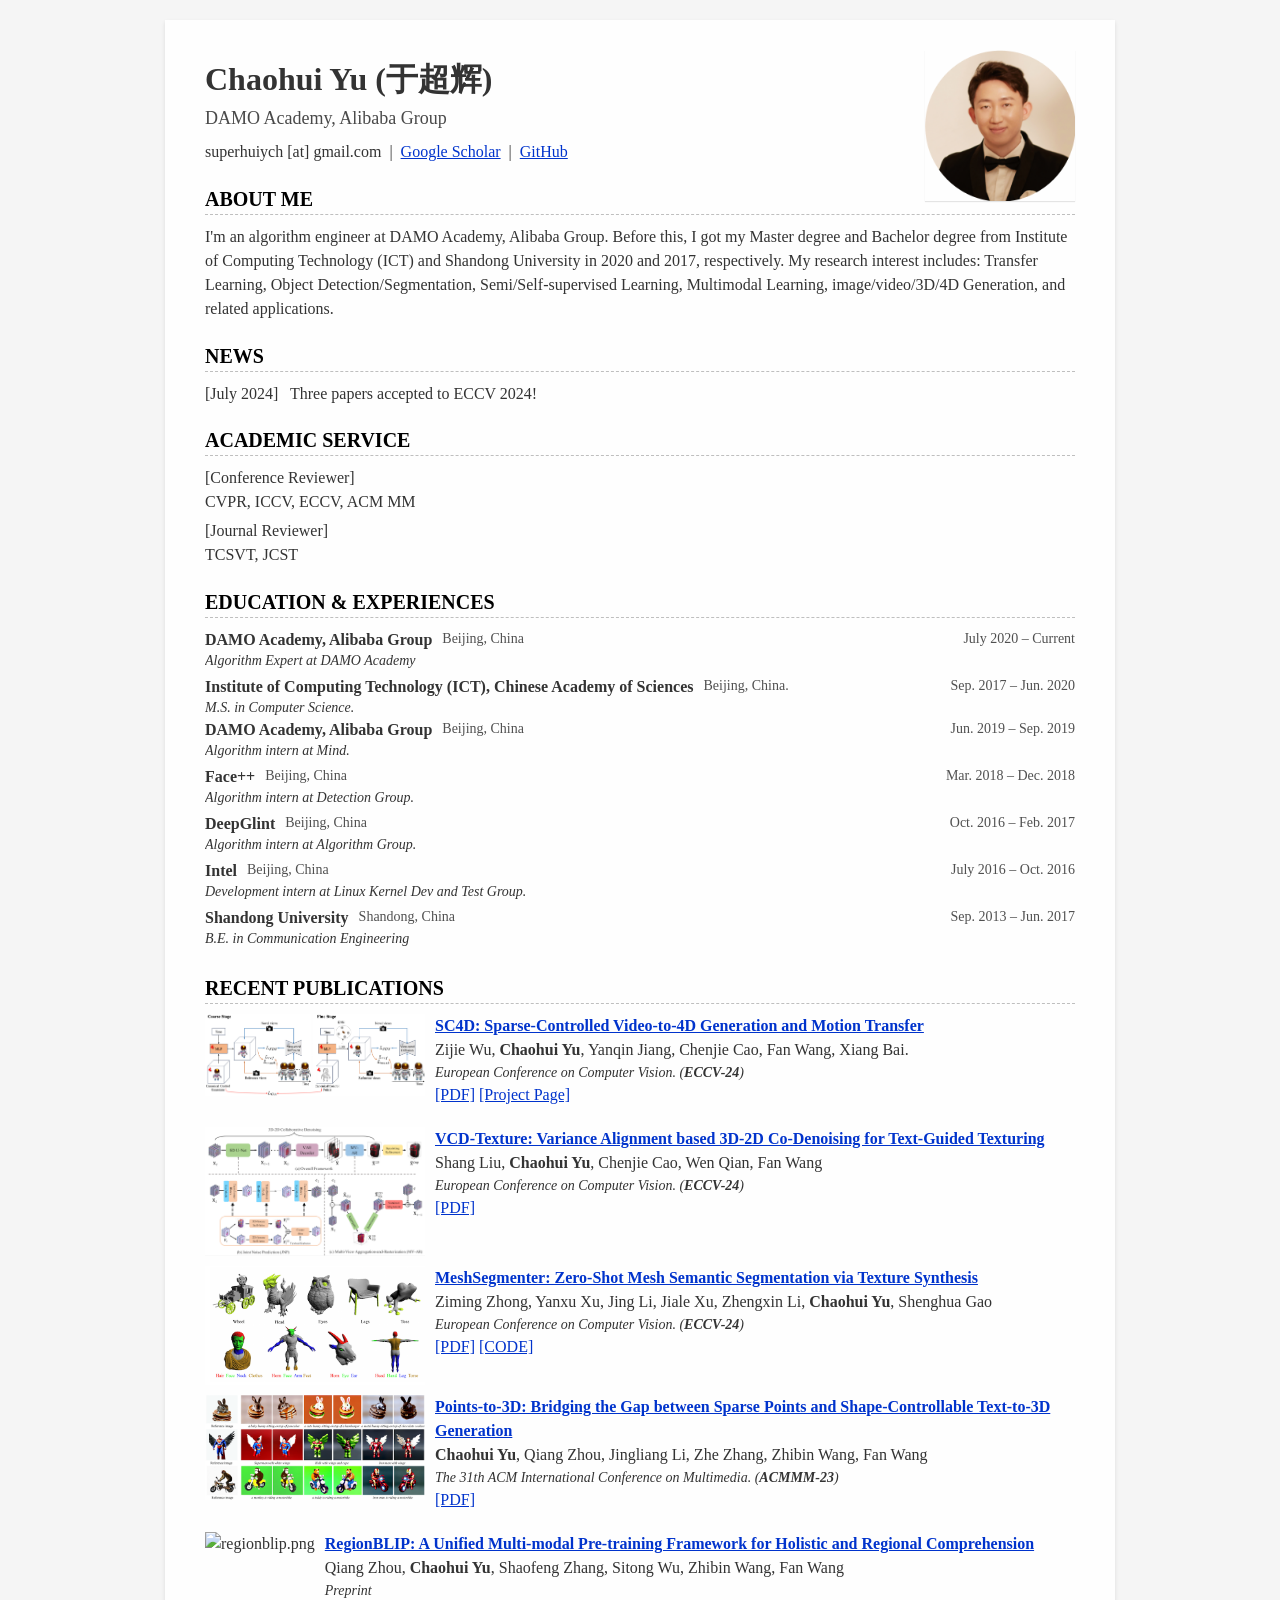
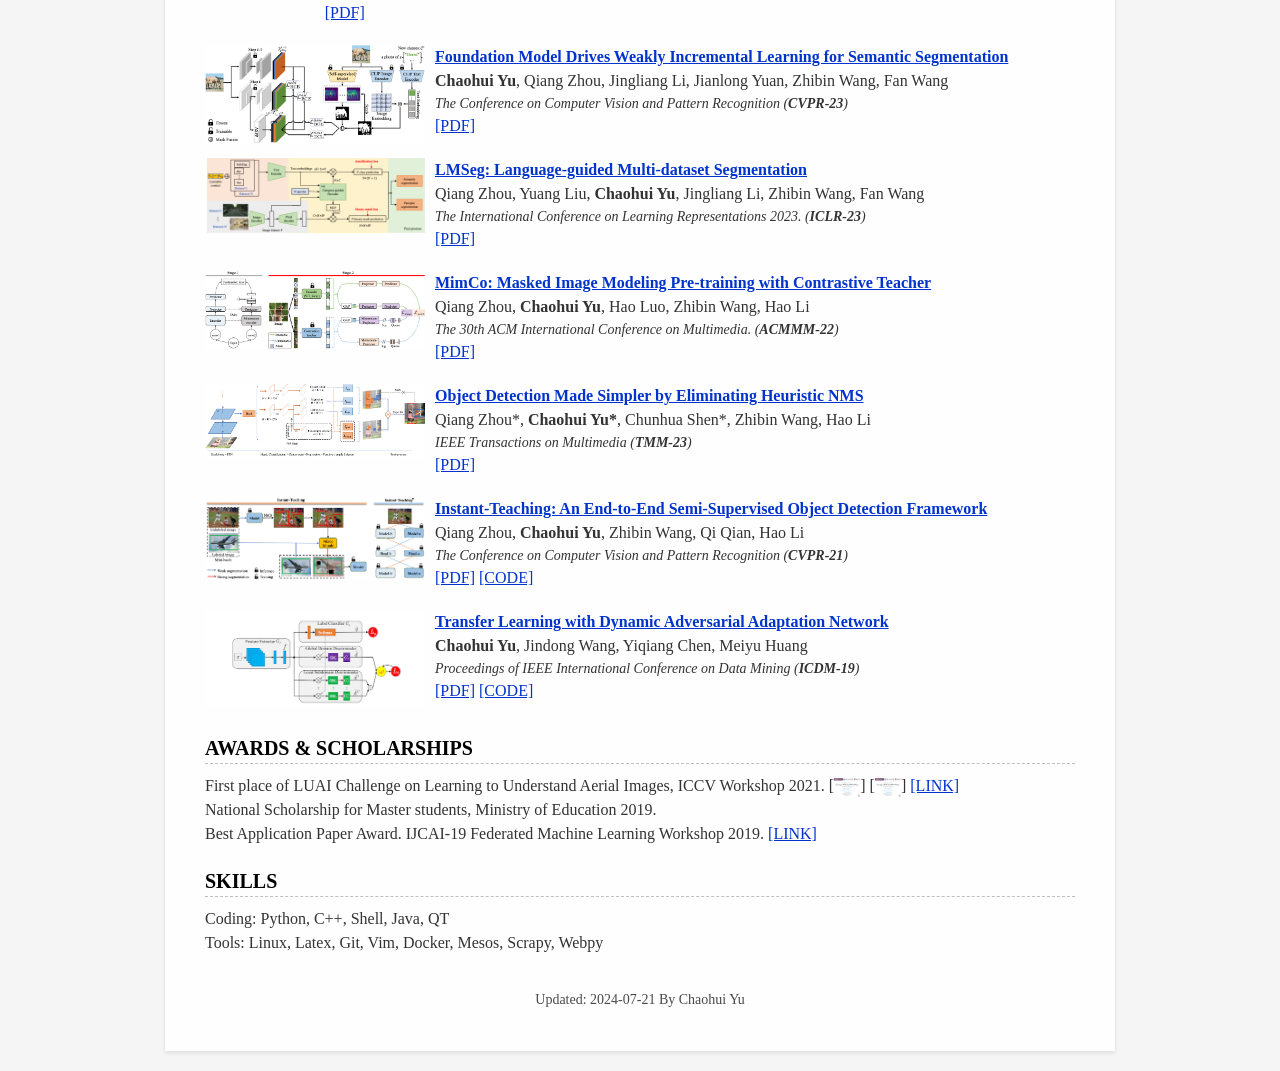
==== commit c62e2878: "update" ====
--- a/index_new.html
+++ b/index_new.html
@@ -186,6 +186,134 @@
 </section>
 
 
+<section class="section service-section">
+    <div class="section-title">
+        Academic Service
+    </div>
+    <div class="item">
+        <div class="upper-row">
+            <div class="time">[Conference Reviewer] </div>
+            <div class="cont">
+               <p>CVPR, ICCV, ECCV, ACM MM</p>
+            </div>
+        </div>
+    </div>
+    <div class="item">
+        <div class="upper-row">
+            <div class="time">[Journal Reviewer] </div>
+            <div class="cont">
+                <p>TCSVT, JCST</p>
+            </div>
+        </div>
+    </div>
+</section>
+
+
+
+
+<section class="section experiences-section">
+    <div class="section-title">
+        Education &amp; Experiences
+    </div>
+    
+    <div class="item">
+    <div class="upper-row">
+            <div class="company">
+                DAMO Academy, Alibaba Group
+            </div>
+            <div class="location">Beijing, China</div>
+            <div class="time">July 2020 – Current </div>
+    </div>
+    <div class="below-row">
+            <div class="role">Algorithm Expert at DAMO Academy</div>
+    </div>
+    <div class="item">
+
+
+    <div class="item">
+    <div class="upper-row">
+            <div class="company">
+                Institute of Computing Technology (ICT), Chinese Academy of Sciences
+            </div>
+            <div class="location">Beijing, China.</div>
+            <div class="time">Sep. 2017 – Jun. 2020 </div>
+    </div>
+    <div class="below-row">
+            <div class="role">M.S. in Computer Science.
+     		</div>
+
+
+    <div class="item">
+    <div class="upper-row">
+            <div class="company">
+                DAMO Academy, Alibaba Group
+            </div>
+            <div class="location">Beijing, China</div>
+            <div class="time">Jun. 2019 – Sep. 2019 </div>
+    </div>
+    <div class="below-row">
+            <div class="role">Algorithm intern at Mind.</div>
+    </div>
+    <div class="item">
+
+
+    <div class="item">
+    <div class="upper-row">
+            <div class="company">
+                Face++
+            </div>
+            <div class="location">Beijing, China</div>
+            <div class="time">Mar. 2018 – Dec. 2018 </div>
+    </div>
+    <div class="below-row">
+            <div class="role">Algorithm intern at Detection Group.</div>
+    </div>
+    <div class="item">
+
+
+    <div class="item">
+    <div class="upper-row">
+            <div class="company">
+                DeepGlint
+            </div>
+            <div class="location">Beijing, China</div>
+            <div class="time">Oct. 2016 – Feb. 2017 </div>
+    </div>
+    <div class="below-row">
+            <div class="role">Algorithm intern at Algorithm Group.</div>
+    </div>
+    <div class="item">
+
+
+    <div class="item">
+    <div class="upper-row">
+            <div class="company">
+                Intel
+            </div>
+            <div class="location">Beijing, China</div>
+            <div class="time">July 2016 – Oct. 2016 </div>
+    </div>
+    <div class="below-row">
+            <div class="role">Development intern at Linux Kernel Dev and Test Group.</div>
+    </div>
+    <div class="item">
+
+ 
+    <div class="item">
+        <div class="upper-row">
+            <div class="company">
+                Shandong University
+            </div>
+            <div class="location">Shandong, China</div>
+            <div class="time">Sep. 2013 – Jun. 2017</div>
+        </div>
+        <div class="below-row">
+            <div class="role">B.E. in Communication Engineering</div>
+        </div>
+    </div>
+</section>
+
+
 
 <section class="section publications-section">
 
@@ -195,144 +323,240 @@
 
     <div class="publication-container">
         <div class="teaser-container">
-            <img class="teaser" src="./Bojia Zi Home Files/Delta-LoRA.png" alt="Delta-LoRA.png">
-        </div>
-        <div class="info-container">
-                <p class="title">
-                    <a class="title_link" href="https://arxiv.org/abs/2309.02411" target="_blank">Delta-LoRA: Fine-Tuning High-Rank Parameters with the Delta of Low-Rank Matrices</a>
-                </p>
-                    <div class="authors"><p><strong>Bojia Zi</strong>, Xianbiao Qi, Lingzhi Wang, Jianan Wang, Kam-Fai Wong, Lei Zhang</p></div>
-                    <div class="conference"><p>preprint</p></div>
-                <a class="url" href="https://arxiv.org/abs/2309.02411" target="_blank">[PDF]</a>
-                <a class="url" href="https://github.com/zibojia" target="_blank">[Code]</a>
-        </div>
-    </div>
-    <div class="publication-container">
-        <div class="teaser-container">
-            <img class="teaser" src="./Bojia Zi Home Files/RSLAD.png" alt="RSLAD.png">
-        </div>
-        <div class="info-container">
-                <p class="title">
-                    <a class="title_link" href="https://arxiv.org/pdf/2108.07969" target="_blank">Revisiting Adversarial Robustness Distillation: Robust Soft Labels Make Student Better</a>
-                </p>
-                    <div class="authors"><p><strong>Bojia Zi*</strong>, Shihao Zhao*, Xingjun Ma, Yu-Gang Jiang</p></div>
-                    <div class="conference"><p>International Conference of Computer Vision (<strong>ICCV 2021</strong>)</p></div>
-                <a class="url" href="https://arxiv.org/pdf/2108.07969" target="_blank">[PDF]</a>
-                <a class="url" href="https://github.com/zibojia/RSLAD" target="_blank">[Code]</a>
-        </div>
-    </div>
-    <div class="publication-container">
-        <div class="teaser-container">
-            <img class="teaser" src="./Bojia Zi Home Files/WildDeepfake.png" alt="WildDeepfake.png">
-        </div>
-        <div class="info-container">
-                <p class="title">
-                        <a class="title_link" href="https://arxiv.org/pdf/2101.01456" target="_blank">WildDeepfake: A Challenging Real-World Dataset for Deepfake Detection</a></p>
-                    <div class="authors"><p><strong>Bojia Zi</strong>, Minghao Chang, Jingjing Chen, Xingjun Ma, Yu-Gang Jiang</p></p></div>
-                    <div class="conference"><p>ACM Multimedia (<strong>ACM MM 2020</strong>)</p></div>
-                <a class="url" href="https://arxiv.org/pdf/2101.01456" target="_blank">[PDF]</a>
-                <a class="url" href="https://github.com/deepfakeinthewild/deepfake-in-the-wild" target="_blank">[Code]</a>
-        </div>
-    </div>
-</section>
-
-
-
-
-<section class="section experiences-section">
-    <div class="section-title">
-        Education &amp; Experiences
+            <img class="teaser" src="./images/SC4D.png" alt="SC4D.png">
+        </div>
+        <div class="info-container">
+                <p class="title">
+                    <a class="title_link" target="_blank">SC4D: Sparse-Controlled Video-to-4D Generation and Motion Transfer</a>
+                </p>
+                    <div class="authors"><p>Zijie Wu, <strong>Chaohui Yu</strong>, Yanqin Jiang, Chenjie Cao, Fan Wang, Xiang Bai.</p></div>
+                    <div class="conference"><p><em>European Conference on Computer Vision. (<strong>ECCV-24</strong>)</em></p></div>
+                <a class="url" href="https://arxiv.org/pdf/2404.03736" target="_blank">[PDF]</a>
+                <a class="url" href="https://sc4d.github.io" target="_blank">[Project Page]</a>
+        </div>
+    </div>
+
+    <div class="publication-container">
+        <div class="teaser-container">
+            <img class="teaser" src="./images/vcd-texture.png" alt="vec-texture.png">
+        </div>
+        <div class="info-container">
+                <p class="title">
+                    <a class="title_link" target="_blank">VCD-Texture: Variance Alignment based 3D-2D Co-Denoising for Text-Guided Texturing</a>
+                </p>
+                    <div class="authors"><p>Shang Liu, <strong>Chaohui Yu</strong>, Chenjie Cao, Wen Qian, Fan Wang</p></div>
+                    <div class="conference"><p><em>European Conference on Computer Vision. (<strong>ECCV-24</strong>)</em></p></div>
+                <a class="url" href="https://arxiv.org/pdf/2407.04461" target="_blank">[PDF]</a>
+        </div>
     </div>
     
-    <div class="item">
-
-
-    
-    <div class="upper-row">
-            <div class="company">
-                The Chinese University of Hong Kong
-            </div>
-            <div class="location">Shatin, Hong Kong, China.</div>
-            <div class="time">Aug. 2023 – current </div>
-    </div>
-
-
-     <div class="below-row">
-            <div class="role">Doctor of Philosophy, supervised by <a href="https://scholar.google.com/citations?user=fyMni2cAAAAJ" target="_blank">Kam-Fai Wong</a>
-     </div>
-    <div class="item">
-            
-    <div class="upper-row">
-            <div class="company">
-                Microsoft
-            </div>
-            <div class="location">Beijing, China</div>
-            <div class="time">Oct. 2022 – Jan. 2023 </div>
-    </div>
-
-
-     <div class="below-row">
-            <div class="role">Research intern with the topic of Multimodal Learning</div>
-     </div>
-    <div class="item">
-
-     <div class="upper-row">
-            <div class="company">
-                Fudan University
-                
-            </div>
-            <div class="location">Shanghai, China</div>
-            <div class="time">Sep. 2019 – Jun. 2022 </div>
-        </div>
-
-
-        <div class="below-row">
-            <div class="role">Master of Science, supervised by <a href="https://scholar.google.com/citations?user=XQViiyYAAAAJ" target="_blank">Xingjun Ma</a>
-            and <a href="https://scholar.google.com/citations?hl=zh-CN&user=f3_FP8AAAAAJ" target="_blank">Yu-Gang Jiang</a></div>
-        </div>
- 
-    <div class="item">
-        <div class="upper-row">
-            <div class="company">
-                Shandong University
-            </div>
-            <div class="location">Jinan, Shandong, China</div>
-            <div class="time">Sep. 2015 – Jun. 2019</div>
-        </div>
-        <div class="below-row">
-            <div class="role">Bachelor of Engineering</div>
-        </div>
-    </div>
-</section>
+
+    <div class="publication-container">
+        <div class="teaser-container">
+            <img class="teaser" src="./images/meshsegmenter.png" alt="meshsegmenter.png">
+        </div>
+        <div class="info-container">
+                <p class="title">
+                    <a class="title_link" target="_blank">MeshSegmenter: Zero-Shot Mesh Semantic Segmentation via Texture Synthesis</a>
+                </p>
+                    <div class="authors"><p>Ziming Zhong, Yanxu Xu, Jing Li, Jiale Xu, Zhengxin Li, <strong>Chaohui Yu</strong>, Shenghua Gao</p></div>
+                    <div class="conference"><p><em>European Conference on Computer Vision. (<strong>ECCV-24</strong>)</em></p></div>
+                <a class="url" href="https://arxiv.org/abs/2407.13675v1" target="_blank">[PDF]</a>
+                <a class="url" href="https://github.com/zimingzhong/MeshSegmenter" target="_blank">[CODE]</a>
+        </div>
+    </div>
+
+
+    <div class="publication-container">
+        <div class="teaser-container">
+            <img class="teaser" src="./images/points-to-3d.png" alt="points-to-3d.png">
+        </div>
+        <div class="info-container">
+                <p class="title">
+                    <a class="title_link" target="_blank">Points-to-3D: Bridging the Gap between Sparse Points and Shape-Controllable Text-to-3D Generation</a>
+                </p>
+                    <div class="authors"><p><strong>Chaohui Yu</strong>, Qiang Zhou, Jingliang Li, Zhe Zhang, Zhibin Wang, Fan Wang</p></div>
+                    <div class="conference"><p><em>The 31th ACM International Conference on Multimedia. (<strong>ACMMM-23</strong>)</em></p></div>
+                <a class="url" href="https://arxiv.org/pdf/2307.13908.pdf" target="_blank">[PDF]</a>
+        </div>
+    </div>
+
+    <div class="publication-container">
+        <div class="teaser-container">
+            <img class="teaser" src="./images/regionblip.png" alt="regionblip.png">
+        </div>
+        <div class="info-container">
+                <p class="title">
+                    <a class="title_link" target="_blank">RegionBLIP: A Unified Multi-modal Pre-training Framework for Holistic and Regional Comprehension</a>
+                </p>
+                    <div class="authors"><p>Qiang Zhou, <strong>Chaohui Yu</strong>, Shaofeng Zhang, Sitong Wu, Zhibin Wang, Fan Wang</p></div>
+                    <div class="conference"><p><em>Preprint</em></p></div>
+                <a class="url" href="https://arxiv.org/pdf/2308.02299" target="_blank">[PDF]</a>
+        </div>
+    </div>
+
+    <div class="publication-container">
+        <div class="teaser-container">
+            <img class="teaser" src="./images/FMWISS.png" alt="fmwiss.png">
+        </div>
+        <div class="info-container">
+                <p class="title">
+                    <a class="title_link" target="_blank">Foundation Model Drives Weakly Incremental Learning for Semantic Segmentation</a>
+                </p>
+                    <div class="authors"><p><strong>Chaohui Yu</strong>, Qiang Zhou, Jingliang Li, Jianlong Yuan, Zhibin Wang, Fan Wang</p></div>
+                    <div class="conference"><p><em>The Conference on Computer Vision and Pattern Recognition (<strong>CVPR-23</strong>)</em></p></div>
+                <a class="url" href="https://arxiv.org/pdf/2302.14250.pdf" target="_blank">[PDF]</a>
+        </div>
+    </div>
+
+    <div class="publication-container">
+        <div class="teaser-container">
+            <img class="teaser" src="./images/LMSeg.png" alt="lmseg.png">
+        </div>
+        <div class="info-container">
+                <p class="title">
+                    <a class="title_link" target="_blank">LMSeg: Language-guided Multi-dataset Segmentation</a>
+                </p>
+                    <div class="authors"><p>Qiang Zhou, Yuang Liu, <strong>Chaohui Yu</strong>, Jingliang Li, Zhibin Wang, Fan Wang</p></div>
+                    <div class="conference"><p><em>The International Conference on Learning Representations 2023. (<strong>ICLR-23</strong>)</em></p></div>
+                <a class="url" href="https://arxiv.org/pdf/2302.13495.pdf" target="_blank">[PDF]</a>
+        </div>
+    </div>
+
+    <div class="publication-container">
+        <div class="teaser-container">
+            <img class="teaser" src="./images/MimCo.png" alt="mimco.png">
+        </div>
+        <div class="info-container">
+                <p class="title">
+                    <a class="title_link" target="_blank">MimCo: Masked Image Modeling Pre-training with Contrastive Teacher</a>
+                </p>
+                    <div class="authors"><p>Qiang Zhou, <strong>Chaohui Yu</strong>, Hao Luo, Zhibin Wang, Hao Li</p></div>
+                    <div class="conference"><p><em>The 30th ACM International Conference on Multimedia. (<strong>ACMMM-22</strong>)</em></p></div>
+                <a class="url" href="https://arxiv.org/pdf/2209.03063.pdf" target="_blank">[PDF]</a>
+        </div>
+    </div>
+
+    <div class="publication-container">
+        <div class="teaser-container">
+            <img class="teaser" src="./images/PSS.png" alt="pss.png">
+        </div>
+        <div class="info-container">
+                <p class="title">
+                    <a class="title_link" target="_blank">Object Detection Made Simpler by Eliminating Heuristic NMS</a>
+                </p>
+                    <div class="authors"><p>Qiang Zhou*, <strong>Chaohui Yu*</strong>, Chunhua Shen*, Zhibin Wang, Hao Li</p></div>
+                    <div class="conference"><p><em>IEEE Transactions on Multimedia (<strong>TMM-23</strong>)</em></p></div>
+                <a class="url" href="https://arxiv.org/pdf/2101.11782.pdf" target="_blank">[PDF]</a>
+        </div>
+    </div>
+
+    <div class="publication-container">
+        <div class="teaser-container">
+            <img class="teaser" src="./images/Instant-Teaching.png" alt="instantteaching.png">
+        </div>
+        <div class="info-container">
+                <p class="title">
+                    <a class="title_link" target="_blank">Instant-Teaching: An End-to-End Semi-Supervised Object Detection Framework</a>
+                </p>
+                    <div class="authors"><p>Qiang Zhou, <strong>Chaohui Yu</strong>, Zhibin Wang, Qi Qian, Hao Li</p></div>
+                    <div class="conference"><p><em>The Conference on Computer Vision and Pattern Recognition (<strong>CVPR-21</strong>)</em></p></div>
+                <a class="url" href="https://arxiv.org/pdf/2103.11402.pdf" target="_blank">[PDF]</a>
+                <a class="url" href="https://github.com/txdet/Instant-Teaching" target="_blank">[CODE]</a>
+        </div>
+    </div>
+
+    <div class="publication-container">
+        <div class="teaser-container">
+            <img class="teaser" src="./images/DAAN.png" alt="daan.png">
+        </div>
+        <div class="info-container">
+                <p class="title">
+                    <a class="title_link" target="_blank">Transfer Learning with Dynamic Adversarial Adaptation Network</a>
+                </p>
+                    <div class="authors"><p><strong>Chaohui Yu</strong>, Jindong Wang, Yiqiang Chen, Meiyu Huang</p></div>
+                    <div class="conference"><p><em>Proceedings of IEEE International Conference on Data Mining (<strong>ICDM-19</strong>)</em></p></div>
+                <a class="url" href="https://arxiv.org/pdf/1909.08184.pdf" target="_blank">[PDF]</a>
+                <a class="url" href="https://github.com/jindongwang/transferlearning/blob/master/code/deep/DAAN/README.md" target="_blank">[CODE]</a>
+        </div>
+    </div>
+
+</section>
+
+
+
+
+
+
+
 <section class="section awards-section">
     <div class="section-title">
         Awards &amp; Scholarships
     </div>
     <div class="item">
-       Huawei Scholarship(top 6%)
-    </div>
-    <div class="item">
-       QiMingXingChen Scholarship in Fudan University(top 2%)
-    </div>
-    <div class="item">
-    DFDC Compitetion Silver Medal(top 1.29%)
-    </div>
-    <div class="item">
-    National University Student Software Innovation Competition Third Price
-    </div>
-    <div class="item">
-    Second Honor Scholarship in Shandong University(top 5%)
-    </div>
-       
-</section>
-    <script type="text/javascript" id="clustrmaps" src="//clustrmaps.com/map_v2.js?d=AW0oDLTPrqCGyPuV2yp-JdjG1VyRzT_9rBHsvn9ExF0&cl=ffffff&w=200"></script>
-</section>
+       First place of LUAI Challenge on Learning to Understand Aerial Images, ICCV Workshop 2021. [<img src="./images/award_iccvw21_thumbnail.png" width="3%">] [<img src="./images/award_iccvw21_2_thumbnail.png" width="3%">]  <a href="https://captain-whu.github.io/LUAI2021/results.html">[LINK]</a>
+    </div>
+
+    <div class="item">
+       National Scholarship for Master students, Ministry of Education 2019.
+    </div>
+
+    <div class="item">
+    	Best Application Paper Award. IJCAI-19 Federated Machine Learning Workshop 2019. <a href="http://federated-learning.org/fl-ijcai-2019/">[LINK]</a> 
+    </div>
+</section>
+
+<section class="section skill-section">
+    <div class="section-title">
+        Skills
+    </div>
+    <div class="item">
+       Coding: Python, C++, Shell, Java, QT
+    </div>
+    <div class="item">
+       Tools: Linux, Latex, Git, Vim, Docker, Mesos, Scrapy, Webpy
+    </div>
+</section>
+      
+
+<!-- <section>
+	<td width="20%">
+      <a> </a>
+    </td>
+	<td width="60%">
+        <script type="text/javascript" id="clstr_globe" src="//cdn.clustrmaps.com/globe.js?w=150&t=tt&d=Cy2xvArHYIUnViGWcxRDqNLNYv712q5mwnZWSZCGxQE"></script>
+    </td>
+    <td width="20%">
+      <a> </a>
+    </td>
+</section> -->
+
+
+<table border="0">
+  <tbody><tr>
+    <td width="45%">
+      <a> </a>
+    </td>
+
+    <td width="10%">
+        <script type="text/javascript" id="clstr_globe" src="//cdn.clustrmaps.com/globe.js?w=150&t=tt&d=Cy2xvArHYIUnViGWcxRDqNLNYv712q5mwnZWSZCGxQE"></script>
+    </td>
+
+    <td width="45%">
+      <a> </a>
+    </td>
+  </tr>
+</tbody></table>  
+
+
 <footer class="footer">
     <div class="text-center">
         <small id="copyright">
-            Updated: 2021-08-27
-        By Bojia Zi
+            Updated: 2024-07-21
+        By Chaohui Yu
         </small>
     </div>
 </footer>
+
+
 </body></html>
